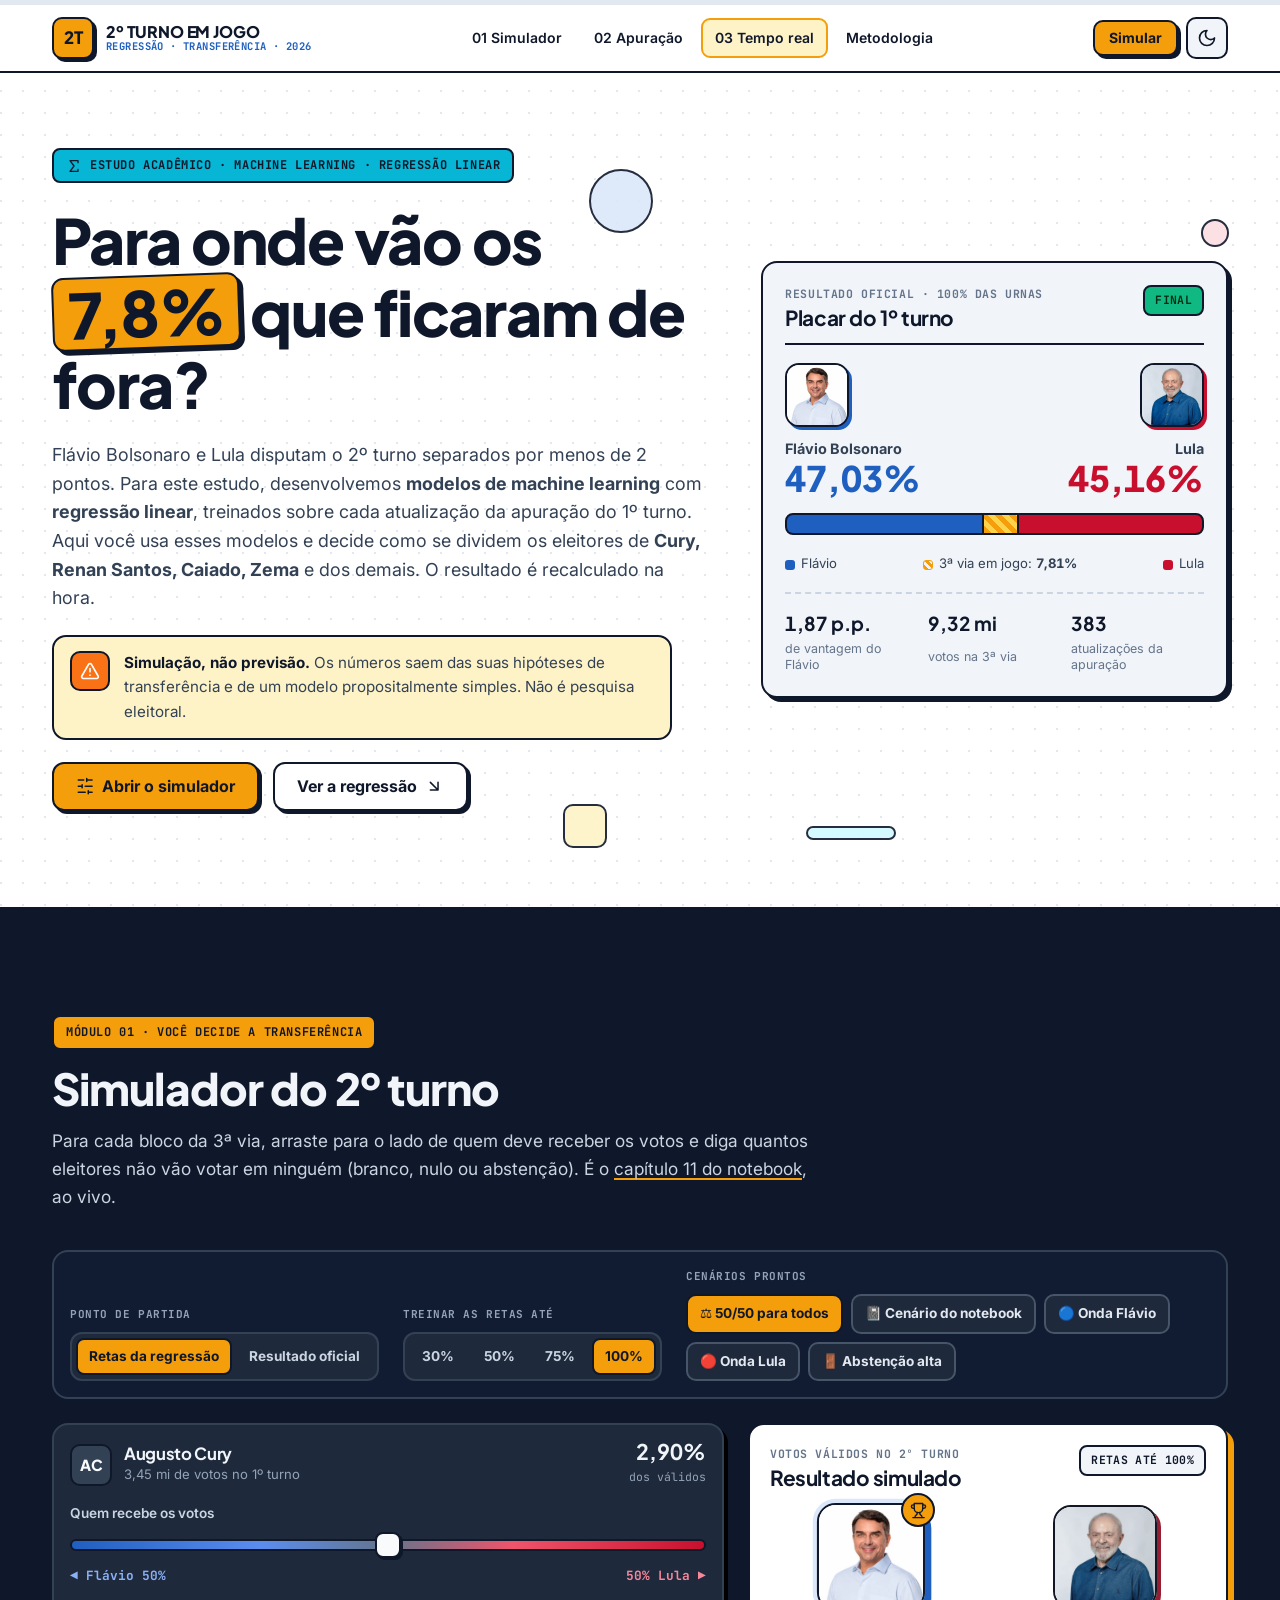
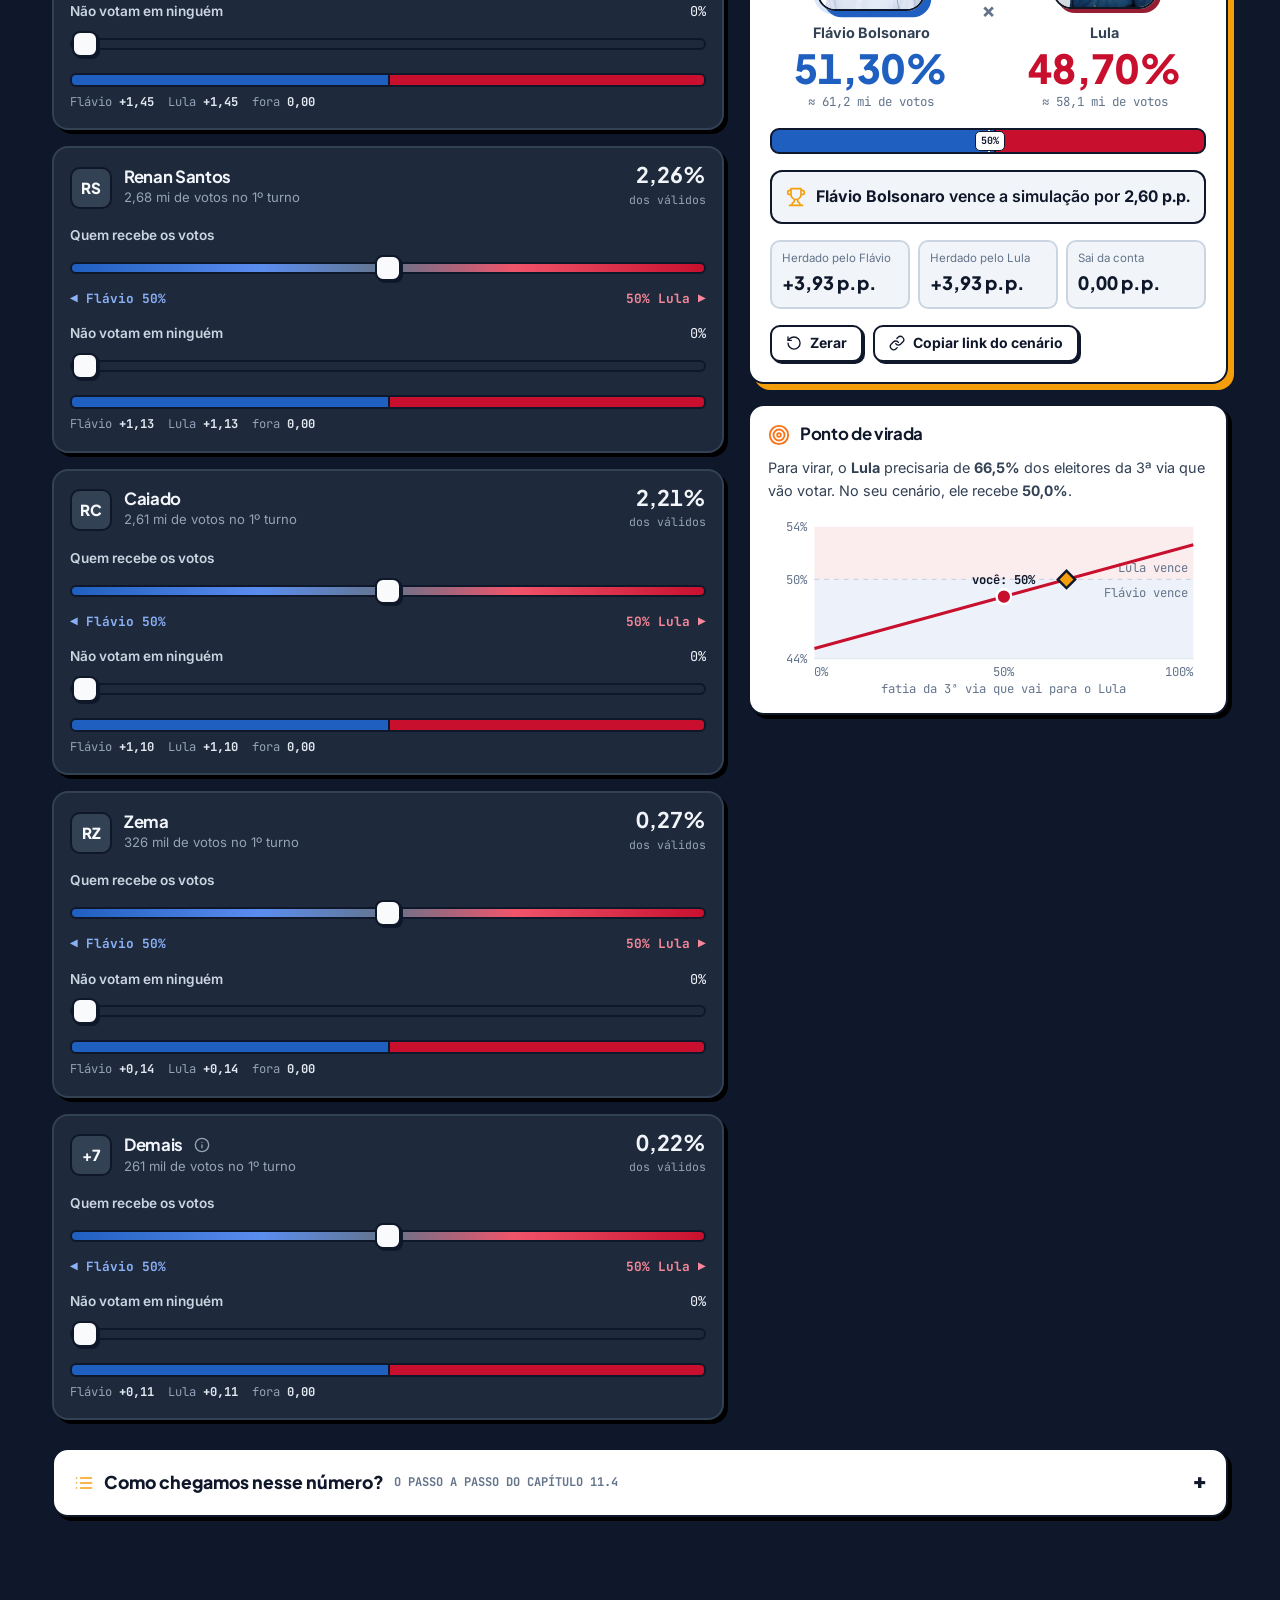
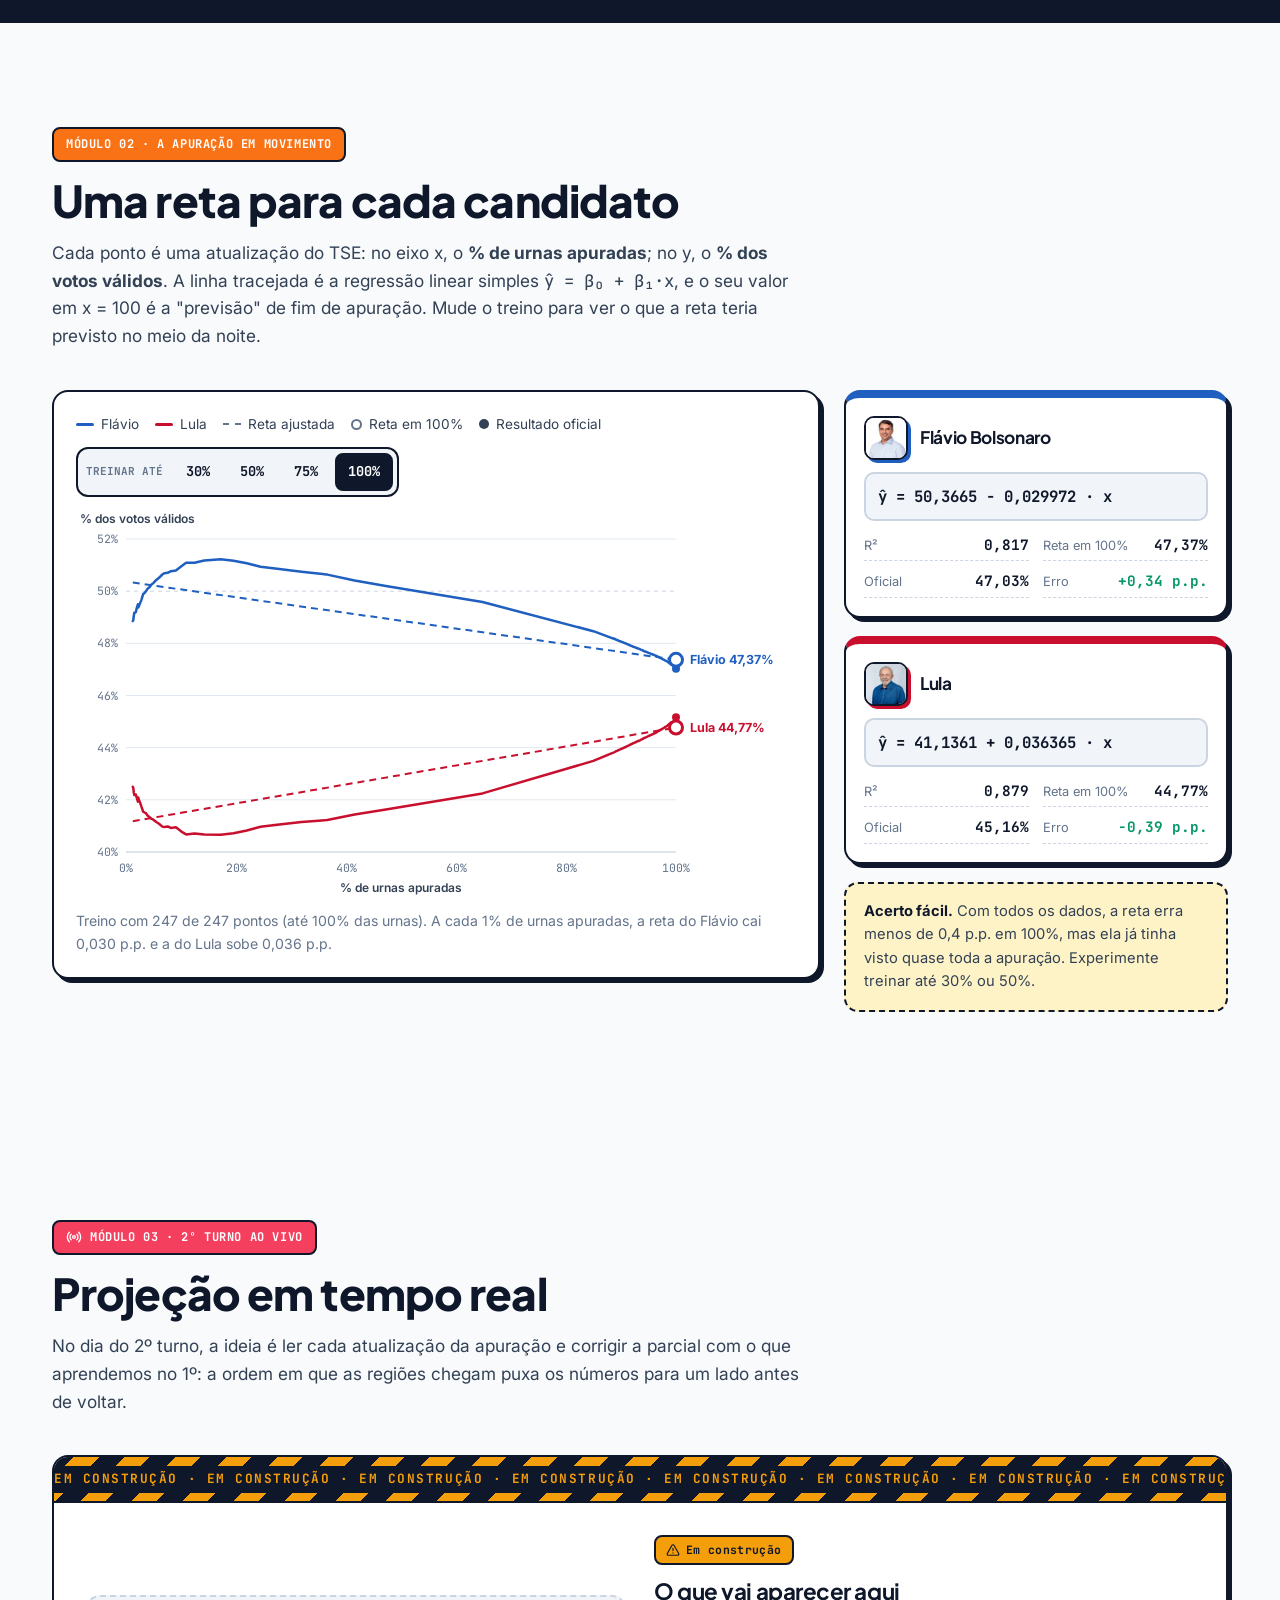
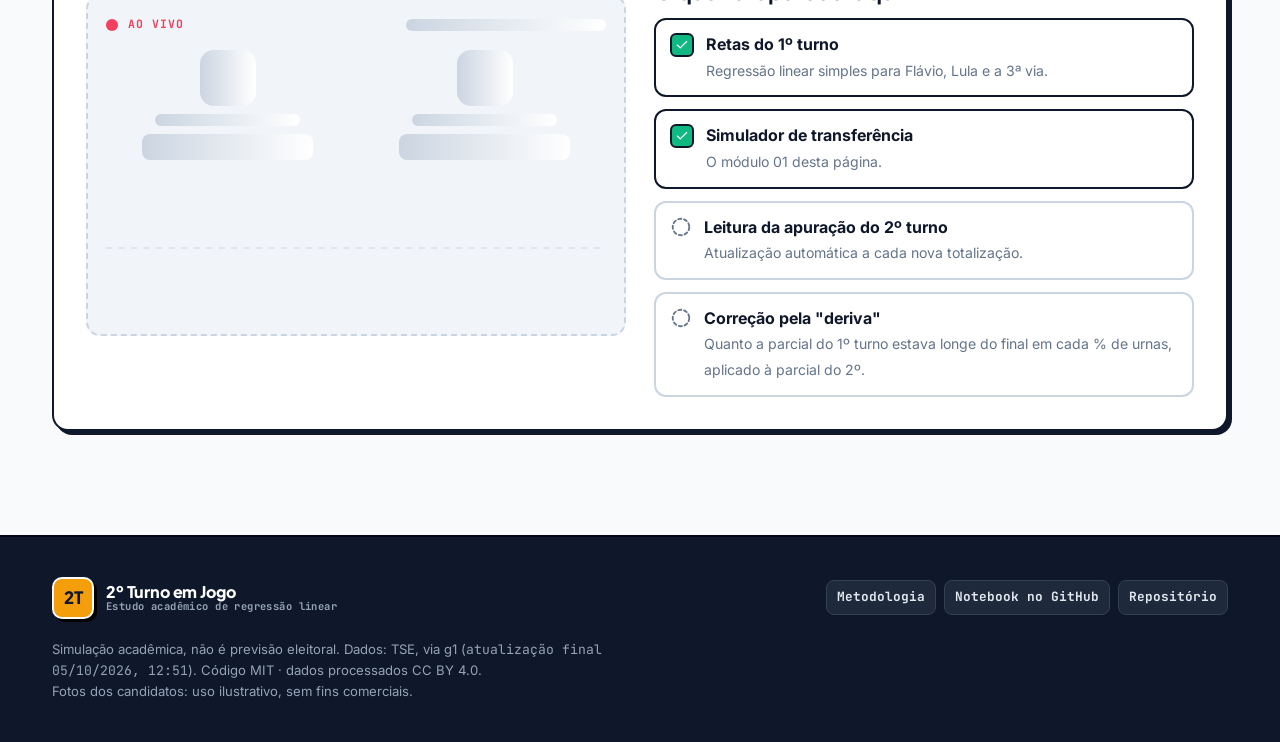
==== site/index.html @ d509f39d "Create site and more infos to notebook" ====
<!DOCTYPE html>
<html lang="pt-BR">
<head>
  <meta charset="UTF-8">
  <meta name="viewport" content="width=device-width, initial-scale=1">
  <title>2º Turno em Jogo · Simulador acadêmico</title>
  <meta name="description" content="Simulador acadêmico do 2º turno presidencial de 2026: regressão linear simples sobre a apuração do 1º turno e transferência de votos da 3ª via. Não é previsão eleitoral.">
  <meta name="theme-color" content="#0F172A">
  <link rel="icon" href="data:image/svg+xml,%3Csvg xmlns='http://www.w3.org/2000/svg' viewBox='0 0 32 32'%3E%3Crect x='1' y='1' width='30' height='30' rx='7' fill='%23F59E0B' stroke='%230F172A' stroke-width='2'/%3E%3Ctext x='16' y='22' font-family='Arial' font-weight='900' font-size='14' text-anchor='middle' fill='%230F172A'%3E2T%3C/text%3E%3C/svg%3E">
  <link rel="preconnect" href="https://fonts.googleapis.com">
  <link rel="preconnect" href="https://fonts.gstatic.com" crossorigin>
  <link href="https://fonts.googleapis.com/css2?family=Inter:wght@400;500;600;700&family=JetBrains+Mono:wght@500;700&family=Plus+Jakarta+Sans:wght@700;800&display=swap" rel="stylesheet">
  <link rel="stylesheet" href="css/style.css">
  <script>
    // Aplica o tema salvo antes da pintura, para não piscar.
    try { var t = localStorage.getItem('tema'); if (t) document.documentElement.dataset.theme = t; } catch (e) {}
    document.documentElement.classList.add('js');
  </script>
</head>
<body>
  <svg width="0" height="0" style="position:absolute" aria-hidden="true">
    <defs>
      <symbol id="i-moon" viewBox="0 0 24 24"><path d="M12 3a6 6 0 0 0 9 9 9 9 0 1 1-9-9Z"/></symbol>
      <symbol id="i-sun" viewBox="0 0 24 24"><circle cx="12" cy="12" r="4"/><path d="M12 2v2M12 20v2M4.93 4.93l1.41 1.41M17.66 17.66l1.41 1.41M2 12h2M20 12h2M6.34 17.66l-1.41 1.41M19.07 4.93l-1.41 1.41"/></symbol>
      <symbol id="i-menu" viewBox="0 0 24 24"><path d="M4 6h16M4 12h16M4 18h16"/></symbol>
      <symbol id="i-arrow" viewBox="0 0 24 24"><path d="M7 7l10 10M17 7v10H7"/></symbol>
      <symbol id="i-sliders" viewBox="0 0 24 24"><path d="M21 4h-7M10 4H3M21 12h-9M8 12H3M21 20h-5M12 20H3M14 2v4M8 10v4M16 18v4"/></symbol>
      <symbol id="i-chart" viewBox="0 0 24 24"><path d="M3 3v18h18"/><path d="m19 9-5 5-4-4-3 3"/></symbol>
      <symbol id="i-info" viewBox="0 0 24 24"><circle cx="12" cy="12" r="10"/><path d="M12 16v-4M12 8h.01"/></symbol>
      <symbol id="i-check" viewBox="0 0 24 24"><path d="M20 6 9 17l-5-5"/></symbol>
      <symbol id="i-dashed" viewBox="0 0 24 24"><circle cx="12" cy="12" r="9" stroke-dasharray="3.5 3"/></symbol>
      <symbol id="i-reset" viewBox="0 0 24 24"><path d="M3 12a9 9 0 1 0 9-9 9.75 9.75 0 0 0-6.74 2.74L3 8"/><path d="M3 3v5h5"/></symbol>
      <symbol id="i-live" viewBox="0 0 24 24"><circle cx="12" cy="12" r="2"/><path d="M16.24 7.76a6 6 0 0 1 0 8.49M7.76 16.24a6 6 0 0 1 0-8.49M19.07 4.93a10 10 0 0 1 0 14.14M4.93 19.07a10 10 0 0 1 0-14.14"/></symbol>
      <symbol id="i-book" viewBox="0 0 24 24"><path d="M2 3h6a4 4 0 0 1 4 4v14a3 3 0 0 0-3-3H2zM22 3h-6a4 4 0 0 0-4 4v14a3 3 0 0 1 3-3h7z"/></symbol>
      <symbol id="i-alert" viewBox="0 0 24 24"><path d="m21.73 18-8-14a2 2 0 0 0-3.48 0l-8 14A2 2 0 0 0 4 21h16a2 2 0 0 0 1.73-3"/><path d="M12 9v4M12 17h.01"/></symbol>
      <symbol id="i-target" viewBox="0 0 24 24"><circle cx="12" cy="12" r="10"/><circle cx="12" cy="12" r="6"/><circle cx="12" cy="12" r="2"/></symbol>
      <symbol id="i-trophy" viewBox="0 0 24 24"><path d="M6 9H4.5a2.5 2.5 0 0 1 0-5H6M18 9h1.5a2.5 2.5 0 0 0 0-5H18M4 22h16M10 14.66V17c0 .55-.47.98-.97 1.21C7.85 18.75 7 20.24 7 22M14 14.66V17c0 .55.47.98.97 1.21C16.15 18.75 17 20.24 17 22M18 2H6v7a6 6 0 0 0 12 0V2Z"/></symbol>
      <symbol id="i-db" viewBox="0 0 24 24"><ellipse cx="12" cy="5" rx="9" ry="3"/><path d="M3 5v14a9 3 0 0 0 18 0V5"/><path d="M3 12a9 3 0 0 0 18 0"/></symbol>
      <symbol id="i-sigma" viewBox="0 0 24 24"><path d="M18 7V4H6l6 8-6 8h12v-3"/></symbol>
      <symbol id="i-link" viewBox="0 0 24 24"><path d="M10 13a5 5 0 0 0 7.54.54l3-3a5 5 0 0 0-7.07-7.07l-1.72 1.71"/><path d="M14 11a5 5 0 0 0-7.54-.54l-3 3a5 5 0 0 0 7.07 7.07l1.71-1.71"/></symbol>
      <symbol id="i-steps" viewBox="0 0 24 24"><path d="M8 6h13M8 12h13M8 18h13M3 6h.01M3 12h.01M3 18h.01"/></symbol>
    </defs>
  </svg>

  <a class="skip" href="#simulador">Pular para o simulador</a>

  <div class="progress" aria-hidden="true"><div class="progress__bar" id="progresso"></div></div>

  <header class="topbar">
    <div class="wrap topbar__in">
      <a href="#topo" class="logo" aria-label="2º Turno em Jogo, início">
        <span class="logo__mark">2T</span>
        <span class="logo__txt">
          <strong>2º TURNO EM JOGO</strong>
          <small>REGRESSÃO · TRANSFERÊNCIA · 2026</small>
        </span>
      </a>
      <nav class="nav" aria-label="Seções">
        <a href="#simulador" data-spy="simulador">01 Simulador</a>
        <a href="#apuracao" data-spy="apuracao">02 Apuração</a>
        <a href="#tempo-real" data-spy="tempo-real">03 Tempo real</a>
        <a href="metodologia.html">Metodologia</a>
      </nav>
      <div class="topbar__actions">
        <a href="#simulador" class="btn btn--amber btn--sm hide-sm">Simular</a>
        <button class="icon-btn" id="tema" type="button" aria-label="Alternar tema claro/escuro">
          <svg class="ico ico--moon"><use href="#i-moon"/></svg>
          <svg class="ico ico--sun"><use href="#i-sun"/></svg>
        </button>
        <button class="icon-btn show-sm" id="menuBtn" type="button" aria-label="Abrir menu" aria-expanded="false" aria-controls="menuMobile">
          <svg class="ico"><use href="#i-menu"/></svg>
        </button>
      </div>
    </div>
    <nav class="menu-mobile" id="menuMobile" hidden aria-label="Seções (celular)">
      <a href="#simulador">01 · Simulador do 2º turno</a>
      <a href="#apuracao">02 · Como a apuração evoluiu</a>
      <a href="#tempo-real">03 · Tempo real (em construção)</a>
      <a href="metodologia.html">Metodologia e limitações</a>
    </nav>
  </header>

  <main id="topo">
    <!-- ============ HERO ============ -->
    <section class="hero">
      <div class="hero__bg" aria-hidden="true">
        <span class="shape shape--1"></span><span class="shape shape--2"></span>
        <span class="shape shape--3"></span><span class="shape shape--4"></span>
      </div>
      <div class="wrap hero__grid">
        <div class="hero__copy reveal">
          <span class="tag tag--cyan"><svg class="ico"><use href="#i-sigma"/></svg> Estudo acadêmico · machine learning · regressão linear</span>
          <h1>Para onde vão os <span class="hl">7,8%</span> que ficaram de fora?</h1>
          <p class="lead">
            Flávio Bolsonaro e Lula disputam o 2º turno separados por menos de 2 pontos.
            Para este estudo, desenvolvemos <strong>modelos de machine learning</strong> com
            <strong>regressão linear</strong>, treinados sobre cada atualização da apuração do 1º turno.
            Aqui você usa esses modelos e decide como se dividem os eleitores de
            <strong>Cury, Renan Santos, Caiado, Zema</strong> e dos demais. O resultado é recalculado na hora.
          </p>
          <div class="callout">
            <span class="callout__ico"><svg class="ico"><use href="#i-alert"/></svg></span>
            <p><strong>Simulação, não previsão.</strong> Os números saem das suas hipóteses de transferência e de um modelo propositalmente simples. Não é pesquisa eleitoral.</p>
          </div>
          <div class="hero__cta">
            <a href="#simulador" class="btn btn--amber"><svg class="ico"><use href="#i-sliders"/></svg> Abrir o simulador</a>
            <a href="#apuracao" class="btn btn--ghost">Ver a regressão <svg class="ico"><use href="#i-arrow"/></svg></a>
          </div>
        </div>

        <aside class="card score reveal" aria-labelledby="placarTitulo">
          <div class="score__head">
            <div>
              <span class="kicker">Resultado oficial · 100% das urnas</span>
              <h2 id="placarTitulo">Placar do 1º turno</h2>
            </div>
            <span class="pill pill--ok">FINAL</span>
          </div>
          <div class="score__duo">
            <div class="score__cand">
              <img src="image/flavio-retrato.webp" alt="Flávio Bolsonaro" width="96" height="96" class="avatar avatar--f">
              <div>
                <span class="score__name">Flávio Bolsonaro</span>
                <span class="score__pct num" data-count="47.03">47,03%</span>
              </div>
            </div>
            <div class="score__cand score__cand--r">
              <img src="image/lula-retrato.webp" alt="Lula" width="96" height="96" class="avatar avatar--l">
              <div>
                <span class="score__name">Lula</span>
                <span class="score__pct num" data-count="45.16">45,16%</span>
              </div>
            </div>
          </div>
          <div class="stack stack--hero" role="img" aria-label="Flávio 47,03%, Lula 45,16%, terceira via 7,81% dos votos válidos">
            <span class="stack__seg stack__seg--f" style="--w:47.03"></span>
            <span class="stack__seg stack__seg--x" style="--w:7.81"></span>
            <span class="stack__seg stack__seg--l" style="--w:45.16"></span>
          </div>
          <div class="score__legend">
            <span><i class="dot dot--f"></i>Flávio</span>
            <span><i class="dot dot--x"></i>3ª via em jogo: <b class="num">7,81%</b></span>
            <span><i class="dot dot--l"></i>Lula</span>
          </div>
          <ul class="score__facts">
            <li><b class="num" data-count="1.87" data-suffix=" p.p.">1,87 p.p.</b><span>de vantagem do Flávio</span></li>
            <li><b class="num" data-count="9.32" data-suffix=" mi">9,32 mi</b><span>votos na 3ª via</span></li>
            <li><b class="num" data-count="383" data-dec="0" data-suffix="">383</b><span>atualizações da apuração</span></li>
          </ul>
        </aside>
      </div>
    </section>

    <!-- ============ 01 SIMULADOR ============ -->
    <section class="section section--dark" id="simulador">
      <div class="wrap">
        <header class="sec-head reveal">
          <span class="tag tag--amber">Módulo 01 · Você decide a transferência</span>
          <h2>Simulador do 2º turno</h2>
          <p>
            Para cada bloco da 3ª via, arraste para o lado de quem deve receber os votos e diga quantos eleitores
            não vão votar em ninguém (branco, nulo ou abstenção). É o <a href="https://github.com/GuilhermeNobre/presidente-2026-evolucao-apuracao/blob/main/notebooks/regressao_linear.ipynb" target="_blank" rel="noopener">capítulo 11 do notebook</a>, ao vivo.
          </p>
        </header>

        <div class="sim-controls reveal">
          <div class="ctrl">
            <span class="ctrl__label">Ponto de partida</span>
            <div class="seg seg--dark" role="radiogroup" aria-label="Ponto de partida do 1º turno" id="baseGroup">
              <button type="button" role="radio" data-base="reta">Retas da regressão</button>
              <button type="button" role="radio" data-base="oficial">Resultado oficial</button>
            </div>
          </div>
          <div class="ctrl">
            <span class="ctrl__label">Treinar as retas até</span>
            <div class="seg seg--dark" role="radiogroup" aria-label="Treinar as retas com as urnas até" data-corte-group>
              <button type="button" role="radio" data-corte="30">30%</button>
              <button type="button" role="radio" data-corte="50">50%</button>
              <button type="button" role="radio" data-corte="75">75%</button>
              <button type="button" role="radio" data-corte="100">100%</button>
            </div>
          </div>
          <div class="ctrl ctrl--grow">
            <span class="ctrl__label">Cenários prontos</span>
            <div class="presets" id="presets">
              <button type="button" class="chip" data-preset="neutro">⚖️ 50/50 para todos</button>
              <button type="button" class="chip" data-preset="notebook">📓 Cenário do notebook</button>
              <button type="button" class="chip" data-preset="flavio">🔵 Onda Flávio</button>
              <button type="button" class="chip" data-preset="lula">🔴 Onda Lula</button>
              <button type="button" class="chip" data-preset="abstencao">🚪 Abstenção alta</button>
            </div>
          </div>
        </div>

        <div class="sim-grid">
          <div class="blocks" id="blocks"><!-- preenchido pelo app.js --></div>

          <aside class="sim-side">
            <div class="card result" id="result" aria-labelledby="resTitulo">
              <div class="result__head">
                <div>
                  <span class="kicker">Votos válidos no 2º turno</span>
                  <h3 id="resTitulo">Resultado simulado</h3>
                </div>
                <span class="pill" id="baseBadge"></span>
              </div>

              <div class="duel">
                <figure class="duel__cand" id="candF">
                  <div class="duel__photo"><img src="image/flavio-retrato.webp" alt="" width="120" height="120"><span class="crown" aria-hidden="true"><svg class="ico"><use href="#i-trophy"/></svg></span></div>
                  <figcaption>Flávio Bolsonaro</figcaption>
                  <output class="duel__pct num" id="pctF">0,00%</output>
                  <small class="num" id="votF"></small>
                </figure>
                <span class="duel__vs" aria-hidden="true">×</span>
                <figure class="duel__cand" id="candL">
                  <div class="duel__photo"><img src="image/lula-retrato.webp" alt="" width="120" height="120"><span class="crown" aria-hidden="true"><svg class="ico"><use href="#i-trophy"/></svg></span></div>
                  <figcaption>Lula</figcaption>
                  <output class="duel__pct num" id="pctL">0,00%</output>
                  <small class="num" id="votL"></small>
                </figure>
              </div>

              <div class="tug" aria-hidden="true">
                <div class="tug__f" id="tugF"></div>
                <div class="tug__l" id="tugL"></div>
                <span class="tug__mid"><b>50%</b></span>
              </div>

              <p class="verdict" id="verdict"></p>
              <p class="sr-only" id="anuncio" aria-live="polite"></p>

              <dl class="kpis">
                <div><dt>Herdado pelo Flávio</dt><dd class="num" id="kHerdF"></dd></div>
                <div><dt>Herdado pelo Lula</dt><dd class="num" id="kHerdL"></dd></div>
                <div><dt>Sai da conta</dt><dd class="num" id="kFora"></dd></div>
              </dl>

              <div class="result__actions">
                <button type="button" class="btn btn--sm btn--ghost" id="btnReset"><svg class="ico"><use href="#i-reset"/></svg> Zerar</button>
                <button type="button" class="btn btn--sm btn--ghost" id="btnLink"><svg class="ico"><use href="#i-link"/></svg> <span>Copiar link do cenário</span></button>
              </div>
            </div>

            <div class="card virada" id="virada">
              <div class="virada__head">
                <svg class="ico"><use href="#i-target"/></svg>
                <h4>Ponto de virada</h4>
              </div>
              <p id="viradaTxt"></p>
              <svg id="sens" viewBox="0 0 360 150" role="img" aria-labelledby="sensT">
                <title id="sensT">Percentual do Lula no 2º turno conforme a fatia da 3ª via que ele recebe</title>
              </svg>
            </div>
          </aside>
        </div>

        <details class="card steps reveal" id="steps">
          <summary><svg class="ico"><use href="#i-steps"/></svg> Como chegamos nesse número? <span class="steps__hint">o passo a passo do capítulo 11.4</span></summary>
          <div class="steps__body">
            <ol class="steps__list">
              <li><b>Ponto de partida.</b> Cada finalista começa com <span id="sPartida"></span>. Supomos que quem votou neles no 1º turno repete o voto.</li>
              <li><b>Votos herdados.</b> Cada bloco é multiplicado pelo percentual que vai para cada finalista:</li>
            </ol>
            <div class="table-wrap">
              <table class="tbl" id="stepsTable">
                <thead><tr><th scope="col">Bloco</th><th scope="col">Tamanho</th><th scope="col">% p/ Flávio</th><th scope="col">pts Flávio</th><th scope="col">% p/ Lula</th><th scope="col">pts Lula</th><th scope="col">Sai da conta</th></tr></thead>
                <tbody></tbody>
                <tfoot></tfoot>
              </table>
            </div>
            <ol class="steps__list" start="3">
              <li><b>Somar tudo.</b> <span id="sSoma"></span></li>
              <li><b>Voltar para 100% dos válidos.</b> <span id="sNorm"></span></li>
            </ol>
            <div class="formula">
              <span>F₂ = ŷ<sub>F</sub>(100) + Σ t<sub>F,g</sub> · ŷ<sub>g</sub>(100)</span>
              <span>L₂ = ŷ<sub>L</sub>(100) + Σ t<sub>L,g</sub> · ŷ<sub>g</sub>(100)</span>
              <span>Flávio = 100 · F₂ ÷ (F₂ + L₂)</span>
            </div>
          </div>
        </details>
      </div>
    </section>

    <!-- ============ 02 APURAÇÃO ============ -->
    <section class="section" id="apuracao">
      <div class="wrap">
        <header class="sec-head reveal">
          <span class="tag tag--coral">Módulo 02 · A apuração em movimento</span>
          <h2>Uma reta para cada candidato</h2>
          <p>
            Cada ponto é uma atualização do TSE: no eixo x, o <strong>% de urnas apuradas</strong>; no y, o
            <strong>% dos votos válidos</strong>. A linha tracejada é a regressão linear simples
            <span class="mono">ŷ = β₀ + β₁·x</span>, e o seu valor em x = 100 é a "previsão" de fim de apuração.
            Mude o treino para ver o que a reta teria previsto no meio da noite.
          </p>
        </header>

        <div class="chart-layout">
          <div class="card chart-card reveal">
            <div class="chart-toolbar">
              <div class="legend" aria-label="Legenda">
                <span><i class="lg-line lg-line--f"></i>Flávio</span>
                <span><i class="lg-line lg-line--l"></i>Lula</span>
                <span><i class="lg-dash"></i>Reta ajustada</span>
                <span><i class="lg-ring"></i>Reta em 100%</span>
                <span><i class="lg-dot"></i>Resultado oficial</span>
              </div>
              <div class="seg" role="radiogroup" aria-label="Treinar a reta com as urnas até" data-corte-group>
                <span class="seg__label">Treinar até</span>
                <button type="button" role="radio" data-corte="30">30%</button>
                <button type="button" role="radio" data-corte="50">50%</button>
                <button type="button" role="radio" data-corte="75">75%</button>
                <button type="button" role="radio" data-corte="100">100%</button>
              </div>
            </div>
            <div class="chart-wrap" id="chartWrap">
              <svg id="chart" viewBox="0 0 820 440" role="img" aria-labelledby="chartTitle chartDesc">
                <title id="chartTitle">Evolução da apuração do 1º turno com retas de regressão</title>
                <desc id="chartDesc">Percentual dos votos válidos de Flávio Bolsonaro e Lula conforme o percentual de urnas apuradas, com as retas ajustadas e a extrapolação até 100%.</desc>
              </svg>
              <div class="tip" id="tip" hidden></div>
            </div>
            <p class="chart-note" id="chartNote"></p>
          </div>

          <div class="eq-col">
            <article class="card eq eq--f reveal" id="eqF">
              <header><img src="image/flavio-retrato.webp" alt="" width="44" height="44" class="avatar avatar--f avatar--sm"><h3>Flávio Bolsonaro</h3></header>
              <p class="eq__formula mono" data-eq></p>
              <dl class="eq__stats">
                <div><dt>R²</dt><dd class="num" data-r2></dd></div>
                <div><dt>Reta em 100%</dt><dd class="num" data-prev></dd></div>
                <div><dt>Oficial</dt><dd class="num" data-real></dd></div>
                <div><dt>Erro</dt><dd class="num" data-erro></dd></div>
              </dl>
            </article>
            <article class="card eq eq--l reveal" id="eqL">
              <header><img src="image/lula-retrato.webp" alt="" width="44" height="44" class="avatar avatar--l avatar--sm"><h3>Lula</h3></header>
              <p class="eq__formula mono" data-eq></p>
              <dl class="eq__stats">
                <div><dt>R²</dt><dd class="num" data-r2></dd></div>
                <div><dt>Reta em 100%</dt><dd class="num" data-prev></dd></div>
                <div><dt>Oficial</dt><dd class="num" data-real></dd></div>
                <div><dt>Erro</dt><dd class="num" data-erro></dd></div>
              </dl>
            </article>
            <div class="insight reveal" id="insight"></div>
          </div>
        </div>
      </div>
    </section>

    <!-- ============ 03 TEMPO REAL ============ -->
    <section class="section" id="tempo-real">
      <div class="wrap">
        <header class="sec-head reveal">
          <span class="tag tag--rose"><svg class="ico"><use href="#i-live"/></svg> Módulo 03 · 2º turno ao vivo</span>
          <h2>Projeção em tempo real</h2>
          <p>
            No dia do 2º turno, a ideia é ler cada atualização da apuração e corrigir a parcial com o que aprendemos no 1º:
            a ordem em que as regiões chegam puxa os números para um lado antes de voltar.
          </p>
        </header>

        <div class="card wip reveal">
          <div class="wip__tape" aria-hidden="true"><span id="fita">EM CONSTRUÇÃO · </span></div>
          <div class="wip__grid">
            <div class="wip__ghost" aria-hidden="true">
              <div class="ghost-head">
                <span class="live-dot"></span><span class="ghost-pill">AO VIVO</span>
                <span class="sk sk--w40"></span>
              </div>
              <div class="ghost-duo">
                <div class="ghost-cand"><span class="sk sk--circle"></span><span class="sk sk--w60"></span><span class="sk sk--big"></span></div>
                <div class="ghost-cand"><span class="sk sk--circle"></span><span class="sk sk--w60"></span><span class="sk sk--big"></span></div>
              </div>
              <svg class="ghost-chart" viewBox="0 0 400 140" preserveAspectRatio="none">
                <path class="ghost-line ghost-line--f" d="M0 40 C 60 30, 100 45, 150 55 S 260 72, 400 78"/>
                <path class="ghost-line ghost-line--l" d="M0 105 C 60 112, 110 98, 160 88 S 270 76, 400 70"/>
                <line x1="0" y1="72" x2="400" y2="72" class="ghost-50"/>
              </svg>
            </div>
            <div class="wip__copy">
              <span class="pill pill--warn"><svg class="ico"><use href="#i-alert"/></svg> Em construção</span>
              <h3>O que vai aparecer aqui</h3>
              <ul class="roadmap">
                <li class="done"><svg class="ico"><use href="#i-check"/></svg><div><b>Retas do 1º turno</b><span>Regressão linear simples para Flávio, Lula e a 3ª via.</span></div></li>
                <li class="done"><svg class="ico"><use href="#i-check"/></svg><div><b>Simulador de transferência</b><span>O módulo 01 desta página.</span></div></li>
                <li><svg class="ico"><use href="#i-dashed"/></svg><div><b>Leitura da apuração do 2º turno</b><span>Atualização automática a cada nova totalização.</span></div></li>
                <li><svg class="ico"><use href="#i-dashed"/></svg><div><b>Correção pela "deriva"</b><span>Quanto a parcial do 1º turno estava longe do final em cada % de urnas, aplicado à parcial do 2º.</span></div></li>
              </ul>
            </div>
          </div>
        </div>
      </div>
    </section>

  </main>

  <div class="dock" id="dock" aria-hidden="true">
    <span class="dock__c"><img src="image/flavio-retrato.webp" alt="" width="28" height="28"><b class="num" id="dockF"></b></span>
    <span class="dock__bar"><i id="dockBar"></i></span>
    <span class="dock__c"><b class="num" id="dockL"></b><img src="image/lula-retrato.webp" alt="" width="28" height="28"></span>
  </div>

  <div class="toast" id="toast" role="status" aria-live="polite"></div>

  <footer class="footer">
    <div class="wrap footer__in">
      <div class="logo logo--footer">
        <span class="logo__mark">2T</span>
        <span class="logo__txt"><strong>2º Turno em Jogo</strong><small>Estudo acadêmico de regressão linear</small></span>
      </div>
      <nav class="footer__links" aria-label="Rodapé">
        <a href="metodologia.html">Metodologia</a>
        <a href="https://github.com/GuilhermeNobre/presidente-2026-evolucao-apuracao/blob/main/notebooks/regressao_linear.ipynb" target="_blank" rel="noopener">Notebook no GitHub</a>
        <a href="https://github.com/GuilhermeNobre/presidente-2026-evolucao-apuracao" target="_blank" rel="noopener">Repositório</a>
      </nav>
      <p class="footer__src">Simulação acadêmica, não é previsão eleitoral. Dados: TSE, via g1 (<span class="mono" id="fAtual"></span>). Código MIT · dados processados CC BY 4.0.<br>Fotos dos candidatos: uso ilustrativo, sem fins comerciais.</p>
    </div>
  </footer>

  <script src="js/dados.js"></script>
  <script src="js/app.js"></script>
</body>
</html>
---- site/css/style.css ----
/* =========================================================
   2º Turno em Jogo · estilo "neo-flat"
   Bordas de 2px, sombras sólidas deslocadas, tipografia
   Plus Jakarta Sans / Inter / JetBrains Mono.
   ========================================================= */

:root {
  color-scheme: light;
  --bg: #F8FAFC;
  --bg-tint: #EEF2FF;
  --surface: #FFFFFF;
  --surface-2: #F1F5F9;
  --ink: #0F172A;
  --ink-2: #334155;
  --muted: #64748B;
  --line: #0F172A;
  --line-soft: #CBD5E1;
  --shadow: #0F172A;
  --grid: #E2E8F0;

  --flavio: #1F5FBF;
  --flavio-soft: #DBE7FA;
  --lula: #C8102E;
  --lula-soft: #FBDDE2;
  --fora: #94A3B8;

  --amber: #F59E0B;
  --amber-soft: #FEF3C7;
  --cyan: #06B6D4;
  --cyan-soft: #CFFAFE;
  --coral: #F97316;
  --emerald: #10B981;
  --rose: #F43F5E;

  --dark-bg: #0F172A;
  --dark-surface: #1E293B;
  --dark-ink: #F1F5F9;

  --radius: 16px;
  --radius-sm: 10px;
  --ease: cubic-bezier(.22, 1, .36, 1);
  --font: 'Inter', system-ui, -apple-system, 'Segoe UI', sans-serif;
  --font-display: 'Plus Jakarta Sans', 'Inter', system-ui, sans-serif;
  --font-mono: 'JetBrains Mono', ui-monospace, 'SFMono-Regular', Menlo, monospace;
}

@media (prefers-color-scheme: dark) {
  :root:not([data-theme="light"]) {
    color-scheme: dark;
    --bg: #020617;
    --bg-tint: #0B1222;
    --surface: #0F172A;
    --surface-2: #1E293B;
    --ink: #F1F5F9;
    --ink-2: #CBD5E1;
    --muted: #94A3B8;
    --line: #334155;
    --line-soft: #334155;
    --shadow: #000000;
    --grid: #1E293B;
    --flavio: #5B8DEF;
    --flavio-soft: #172554;
    --lula: #F0546A;
    --lula-soft: #4C0519;
    --fora: #64748B;
    --amber-soft: #422006;
    --cyan-soft: #083344;
    --dark-bg: #0B1120;
    --dark-surface: #111C33;
  }
}
:root[data-theme="dark"] {
  color-scheme: dark;
  --bg: #020617;
  --bg-tint: #0B1222;
  --surface: #0F172A;
  --surface-2: #1E293B;
  --ink: #F1F5F9;
  --ink-2: #CBD5E1;
  --muted: #94A3B8;
  --line: #334155;
  --line-soft: #334155;
  --shadow: #000000;
  --grid: #1E293B;
  --flavio: #5B8DEF;
  --flavio-soft: #172554;
  --lula: #F0546A;
  --lula-soft: #4C0519;
  --fora: #64748B;
  --amber-soft: #422006;
  --cyan-soft: #083344;
  --dark-bg: #0B1120;
  --dark-surface: #111C33;
}

*, *::before, *::after { box-sizing: border-box; }
html { scroll-behavior: smooth; scroll-padding-top: 84px; -webkit-text-size-adjust: 100%; }
body {
  margin: 0;
  font-family: var(--font);
  font-size: 16px;
  line-height: 1.6;
  color: var(--ink);
  background: var(--bg);
  overflow-x: hidden;
  -webkit-font-smoothing: antialiased;
  transition: background-color .25s ease, color .25s ease;
}
img { max-width: 100%; display: block; }
h1, h2, h3, h4 { font-family: var(--font-display); line-height: 1.12; margin: 0; letter-spacing: -0.02em; }
p { margin: 0; }
a { color: inherit; }
button { font: inherit; color: inherit; cursor: pointer; }
:focus-visible { outline: 3px solid var(--amber); outline-offset: 3px; border-radius: 6px; }
.mono { font-family: var(--font-mono); }
.sr-only { position: absolute; width: 1px; height: 1px; padding: 0; margin: -1px; overflow: hidden; clip: rect(0 0 0 0); white-space: nowrap; border: 0; }
.num { font-variant-numeric: tabular-nums; }
.ico { width: 1.15em; height: 1.15em; fill: none; stroke: currentColor; stroke-width: 2; stroke-linecap: round; stroke-linejoin: round; flex: none; }
.wrap { max-width: 1240px; margin: 0 auto; padding: 0 16px; }
@media (min-width: 640px) { .wrap { padding: 0 24px; } }
@media (min-width: 1024px) { .wrap { padding: 0 32px; } }

.skip { position: absolute; left: -999px; top: 8px; z-index: 100; background: var(--amber); color: #0F172A; padding: 8px 14px; border: 2px solid #0F172A; border-radius: 8px; font-weight: 700; }
.skip:focus { left: 8px; }

/* ---------- Barra de progresso de leitura ---------- */
.progress { position: fixed; inset: 0 0 auto 0; height: 5px; background: var(--grid); z-index: 60; }
.progress__bar { height: 100%; width: 100%; transform-origin: 0 50%; transform: scaleX(0); background: linear-gradient(90deg, var(--flavio), var(--amber), var(--lula)); }

/* ---------- Cabeçalho ---------- */
.topbar {
  position: sticky; top: 5px; z-index: 50;
  background: color-mix(in srgb, var(--surface) 92%, transparent);
  backdrop-filter: saturate(1.4) blur(8px);
  -webkit-backdrop-filter: saturate(1.4) blur(8px);
  border-bottom: 2px solid var(--line);
}
.topbar__in { height: 66px; display: flex; align-items: center; justify-content: space-between; gap: 16px; }
.logo { display: flex; align-items: center; gap: 12px; text-decoration: none; min-width: 0; }
.logo__mark {
  width: 42px; height: 42px; flex: none; border-radius: 10px;
  display: grid; place-items: center;
  background: var(--amber); color: #0F172A;
  border: 2px solid var(--line); box-shadow: 3px 3px 0 var(--shadow);
  font-family: var(--font-display); font-weight: 800; font-size: 17px;
  transition: transform .3s var(--ease);
}
.logo:hover .logo__mark { transform: rotate(-8deg) scale(1.05); }
.logo__txt { display: flex; flex-direction: column; line-height: 1.1; min-width: 0; }
.logo__txt strong { font-family: var(--font-display); font-weight: 800; font-size: 16px; letter-spacing: -0.01em; white-space: nowrap; }
.logo__txt small { font-family: var(--font-mono); font-size: 10.5px; font-weight: 700; color: var(--flavio); letter-spacing: .04em; white-space: nowrap; }
.nav { display: none; gap: 4px; }
.nav a {
  text-decoration: none; font-weight: 600; font-size: 14px;
  padding: 7px 12px; border-radius: 9px; border: 2px solid transparent;
  transition: background-color .2s ease, border-color .2s ease;
}
.nav a:hover { background: var(--surface-2); }
.nav a.is-active { background: var(--amber-soft); border-color: var(--amber); }
.topbar__actions { display: flex; align-items: center; gap: 8px; }
.icon-btn {
  width: 42px; height: 42px; display: grid; place-items: center;
  background: var(--surface-2); border: 2px solid var(--line); border-radius: 10px;
  transition: background-color .2s ease, transform .15s ease;
}
.icon-btn:hover { background: var(--amber-soft); }
.icon-btn:active { transform: translate(1px, 1px); }
.icon-btn .ico { width: 20px; height: 20px; }
.ico--sun { display: none; color: var(--amber); }
:root[data-theme="dark"] .ico--moon { display: none; }
:root[data-theme="dark"] .ico--sun { display: block; }
@media (prefers-color-scheme: dark) {
  :root:not([data-theme="light"]) .ico--moon { display: none; }
  :root:not([data-theme="light"]) .ico--sun { display: block; }
}
.menu-mobile { border-top: 2px solid var(--line); padding: 10px 16px 16px; display: grid; gap: 6px; background: var(--surface); }
.menu-mobile[hidden] { display: none; }
.menu-mobile a { text-decoration: none; font-weight: 600; padding: 10px 12px; border-radius: 10px; border: 2px solid var(--line-soft); }
.show-sm { display: grid; }
.hide-sm { display: none !important; }
@media (min-width: 900px) {
  .nav { display: flex; }
  .show-sm { display: none !important; }
  .menu-mobile { display: none !important; }
  .hide-sm { display: inline-flex !important; }
}
@media (max-width: 420px) { .logo__txt small { display: none; } }

/* ---------- Botões, tags, pílulas ---------- */
.btn {
  display: inline-flex; align-items: center; gap: 8px;
  padding: 13px 22px; border-radius: 12px;
  font-weight: 700; text-decoration: none; line-height: 1.2;
  border: 2px solid var(--line); box-shadow: 3px 3px 0 var(--shadow);
  background: var(--surface); color: var(--ink);
  transition: transform .12s ease, box-shadow .12s ease, background-color .2s ease;
}
.btn:hover { transform: translate(-1px, -1px); box-shadow: 4px 4px 0 var(--shadow); }
.btn:active { transform: translate(2px, 2px); box-shadow: 0 0 0 var(--shadow); }
.btn--amber { background: var(--amber); color: #0F172A; }
.btn--amber:hover { background: #FBBF24; }
.btn--ghost { background: var(--surface); }
.btn--sm { padding: 8px 14px; font-size: 14px; border-radius: 10px; }

.tag {
  display: inline-flex; align-items: center; gap: 8px;
  padding: 6px 12px; border-radius: 8px;
  border: 2px solid #0F172A;
  font-family: var(--font-mono); font-size: 12px; font-weight: 700;
  letter-spacing: .05em; text-transform: uppercase; color: #0F172A;
}
.tag .ico { width: 16px; height: 16px; }
.tag--cyan { background: var(--cyan); }
.tag--coral { background: var(--coral); color: #fff; }
.tag--amber { background: var(--amber); }
.tag--rose { background: var(--rose); color: #fff; }
.tag--emerald { background: var(--emerald); }

.pill {
  display: inline-flex; align-items: center; gap: 6px;
  padding: 4px 10px; border-radius: 8px; border: 2px solid var(--line);
  font-family: var(--font-mono); font-size: 11.5px; font-weight: 700; letter-spacing: .03em;
  background: var(--surface-2); white-space: nowrap;
}
.pill .ico { width: 14px; height: 14px; }
.pill--ok { background: var(--emerald); color: #052e16; border-color: #0F172A; }
.pill--warn { background: var(--amber); color: #0F172A; border-color: #0F172A; }
.kicker { display: block; font-family: var(--font-mono); font-size: 11.5px; font-weight: 700; text-transform: uppercase; letter-spacing: .05em; color: var(--muted); }

.card {
  background: var(--surface);
  border: 2px solid var(--line);
  border-radius: var(--radius);
  box-shadow: 4px 4px 0 var(--shadow);
}
.card--hover { transition: transform .18s var(--ease), box-shadow .18s var(--ease); }
.card--hover:hover { transform: translate(-3px, -3px); box-shadow: 7px 7px 0 var(--shadow); }

.avatar { border-radius: 14px; border: 2px solid var(--line); object-fit: cover; background: var(--surface-2); }
.avatar--f { box-shadow: 3px 3px 0 var(--flavio); }
.avatar--l { box-shadow: 3px 3px 0 var(--lula); }
.avatar--sm { width: 44px; height: 44px; border-radius: 10px; }

.dot { display: inline-block; width: 10px; height: 10px; border-radius: 3px; margin-right: 6px; vertical-align: middle; }
.dot--f { background: var(--flavio); }
.dot--l { background: var(--lula); }
.dot--x { background: repeating-linear-gradient(45deg, var(--amber) 0 3px, transparent 3px 6px); border: 1.5px solid var(--amber); }

/* ---------- Hero ---------- */
.hero {
  position: relative; overflow: hidden;
  padding: 56px 0 72px;
  background:
    radial-gradient(circle at 1px 1px, var(--grid) 1.2px, transparent 0) 0 0 / 22px 22px,
    var(--surface);
  border-bottom: 2px solid var(--line);
}
.hero__bg { position: absolute; inset: 0; pointer-events: none; }
.shape { position: absolute; border: 2px solid var(--line); opacity: .9; animation: drift 14s ease-in-out infinite alternate; }
.shape--1 { width: 64px; height: 64px; border-radius: 50%; background: var(--flavio-soft); top: 12%; left: 46%; }
.shape--2 { width: 44px; height: 44px; border-radius: 10px; background: var(--amber-soft); bottom: 7%; left: 44%; animation-duration: 17s; animation-delay: -4s; }
.shape--3 { width: 28px; height: 28px; border-radius: 50%; background: var(--lula-soft); top: 18%; right: 4%; animation-duration: 11s; animation-delay: -2s; }
.shape--4 { width: 90px; height: 14px; border-radius: 8px; background: var(--cyan-soft); bottom: 8%; right: 30%; animation-duration: 19s; animation-delay: -7s; }
@media (max-width: 639px) { .shape--1, .shape--2 { display: none; } }
@keyframes drift {
  0% { transform: translate(0, 0) rotate(0); }
  50% { transform: translate(14px, -18px) rotate(10deg); }
  100% { transform: translate(-10px, 12px) rotate(-6deg); }
}
.hero__grid { position: relative; z-index: 1; display: grid; gap: 40px; align-items: center; }
@media (min-width: 1024px) { .hero__grid { grid-template-columns: 7fr 5fr; gap: 56px; } .hero { padding: 80px 0 96px; } }
.hero__copy { display: grid; gap: 22px; justify-items: start; }
.hero h1 { font-size: clamp(2.1rem, 5.4vw, 3.9rem); font-weight: 800; }
.hl {
  display: inline-block; padding: 0 .22em; border-radius: 12px;
  background: var(--amber); color: #0F172A; border: 2px solid #0F172A;
  box-shadow: 4px 4px 0 #0F172A; transform: rotate(-2deg);
}
.lead { font-size: 1.12rem; color: var(--ink-2); max-width: 62ch; }
.callout {
  display: flex; gap: 14px; align-items: flex-start;
  padding: 14px 16px; border-radius: 14px;
  background: var(--amber-soft); border: 2px solid var(--line);
  max-width: 62ch;
}
.callout p { font-size: .95rem; color: var(--ink-2); }
.callout strong { color: var(--ink); }
.callout__ico { flex: none; width: 40px; height: 40px; display: grid; place-items: center; border-radius: 10px; background: var(--coral); color: #fff; border: 2px solid #0F172A; }
.callout__ico .ico { width: 20px; height: 20px; }
.hero__cta { display: flex; flex-wrap: wrap; gap: 14px; }

.score { padding: 22px; display: grid; gap: 18px; background: var(--surface-2); }
.score__head { display: flex; justify-content: space-between; align-items: flex-start; gap: 12px; padding-bottom: 14px; border-bottom: 2px solid var(--line); }
.score__head h2 { font-size: 1.3rem; margin-top: 2px; }
.score__duo { display: grid; grid-template-columns: 1fr 1fr; gap: 12px; }
.score__cand { display: flex; flex-direction: column; align-items: flex-start; gap: 10px; min-width: 0; }
.score__cand--r { align-items: flex-end; text-align: right; }
.score__cand .avatar { width: 64px; height: 64px; }
.score__name { display: block; font-weight: 700; font-size: .9rem; color: var(--ink-2); }
.score__pct { display: block; font-family: var(--font-display); font-weight: 800; font-size: clamp(1.6rem, 4vw, 2.2rem); line-height: 1; }
.score__cand:first-child .score__pct { color: var(--flavio); }
.score__cand--r .score__pct { color: var(--lula); }
.score__legend { display: flex; justify-content: space-between; flex-wrap: wrap; gap: 6px 12px; font-size: .82rem; color: var(--ink-2); }
.score__facts { list-style: none; margin: 0; padding: 14px 0 0; border-top: 2px dashed var(--line-soft); display: grid; grid-template-columns: repeat(3, 1fr); gap: 10px; }
.score__facts li { display: grid; gap: 2px; }
.score__facts b { font-family: var(--font-display); font-size: 1.2rem; }
.score__facts span { font-size: .78rem; color: var(--muted); line-height: 1.3; }

/* Barra empilhada (genérica) */
.stack { display: flex; gap: 2px; height: 22px; border-radius: 8px; overflow: hidden; border: 2px solid var(--line); background: var(--line); }
.stack__seg { height: 100%; flex: 0 0 auto; width: calc(var(--w) * 1%); transition: width .6s var(--ease); }
.stack--hero .stack__seg { width: 0; }
.is-in .stack--hero .stack__seg { width: calc(var(--w) * 1%); transition: width 1.2s var(--ease) .2s; }
.stack__seg--f { background: var(--flavio); }
.stack__seg--l { background: var(--lula); flex: 1 1 auto; }
.stack__seg--x { background: repeating-linear-gradient(45deg, var(--amber) 0 5px, #FCD34D 5px 10px); }

/* ---------- Seções ---------- */
.section { padding: 72px 0; }
@media (min-width: 1024px) { .section { padding: 104px 0; } }
.section--tint { background: var(--bg-tint); border-top: 2px solid var(--line); }
.section--dark {
  background: var(--dark-bg); color: var(--dark-ink);
  border-block: 2px solid #0F172A;
  --sec-muted: #94A3B8;
}
.sec-head { max-width: 760px; display: grid; gap: 14px; justify-items: start; margin-bottom: 40px; }
.sec-head h2 { font-size: clamp(1.9rem, 4vw, 2.75rem); font-weight: 800; }
.sec-head p { font-size: 1.08rem; color: var(--ink-2); }
.section--dark .sec-head p { color: #CBD5E1; }

/* ---------- Gráfico da apuração ---------- */
.chart-layout { display: grid; gap: 24px; }
@media (min-width: 1024px) { .chart-layout { grid-template-columns: minmax(0, 8fr) minmax(0, 4fr); align-items: start; } }
.chart-card { padding: 18px; display: grid; gap: 12px; min-width: 0; }
@media (min-width: 640px) { .chart-card { padding: 22px; } }
.chart-toolbar { display: flex; flex-wrap: wrap; justify-content: space-between; align-items: center; gap: 12px; }
.legend { display: flex; flex-wrap: wrap; gap: 6px 16px; font-size: .85rem; color: var(--ink-2); }
.legend span { display: inline-flex; align-items: center; gap: 7px; }
.lg-line { width: 18px; height: 3px; border-radius: 2px; display: inline-block; }
.lg-line--f { background: var(--flavio); }
.lg-line--l { background: var(--lula); }
.lg-dash { width: 18px; height: 0; border-top: 2.5px dashed var(--muted); display: inline-block; }
.lg-dot { width: 10px; height: 10px; border-radius: 50%; background: var(--ink-2); display: inline-block; }
.lg-ring { width: 11px; height: 11px; border-radius: 50%; border: 2.5px solid var(--muted); background: var(--surface); display: inline-block; }

.seg { display: inline-flex; align-items: center; gap: 4px; padding: 4px; border-radius: 12px; background: var(--surface-2); border: 2px solid var(--line); flex-wrap: nowrap; max-width: 100%; }
@media (max-width: 479px) { .seg button { padding: 6px 8px; } .seg__label { padding: 0 2px; } }
.seg__label { font-family: var(--font-mono); font-size: 11px; font-weight: 700; text-transform: uppercase; color: var(--muted); padding: 0 6px 0 4px; }
.seg button {
  border: 2px solid transparent; background: transparent; border-radius: 8px;
  padding: 6px 11px; font-weight: 700; font-size: .85rem; font-family: var(--font-mono);
  transition: background-color .2s ease, color .2s ease, transform .12s ease;
}
.seg button:hover { background: var(--surface); }
.seg button[aria-checked="true"] { background: var(--ink); color: var(--surface); border-color: var(--line); }
.seg--dark { background: #1E293B; border-color: #334155; }
.seg--dark button { color: #CBD5E1; font-family: var(--font); }
.seg--dark button:hover { background: #334155; }
.seg--dark button[aria-checked="true"] { background: var(--amber); color: #0F172A; border-color: #0F172A; }

.chart-wrap { position: relative; }
#chart { width: 100%; height: auto; display: block; overflow: visible; touch-action: pan-y; }
#chart text { font-family: var(--font-mono); font-size: 11.5px; fill: var(--muted); }
#chart .ax-title { font-family: var(--font); font-size: 12px; font-weight: 600; fill: var(--ink-2); }
#chart .grid line { stroke: var(--grid); stroke-width: 1; }
#chart .grid .g50 { stroke: var(--line-soft); stroke-dasharray: 4 4; }
#chart .train-zone { fill: var(--amber); opacity: .09; transition: opacity .3s ease; }
#chart .cut-line { stroke: var(--amber); stroke-width: 2; stroke-dasharray: 6 4; }
#chart .cut-label { font-weight: 700; fill: var(--ink); font-size: 11px; }
#chart .serie { fill: none; stroke-width: 2.5; stroke-linejoin: round; stroke-linecap: round; }
#chart .serie--f { stroke: var(--flavio); }
#chart .serie--l { stroke: var(--lula); }
#chart .serie--ghost { opacity: .28; }
#chart .reta { fill: none; stroke-width: 2; stroke-dasharray: 7 5; }
#chart .reta--f { stroke: var(--flavio); }
#chart .reta--l { stroke: var(--lula); }
#chart .mk-prev { fill: var(--surface); stroke-width: 3; }
#chart .mk-real { stroke: var(--surface); stroke-width: 2; }
#chart .end-label { font-family: var(--font); font-weight: 700; font-size: 12.5px; }
#chart .end-label--f { fill: var(--flavio); }
#chart .end-label--l { fill: var(--lula); }
#chart .end-halo { stroke: var(--surface); stroke-width: 4; paint-order: stroke; stroke-linejoin: round; }
#chart .xhair { stroke: var(--ink-2); stroke-width: 1; stroke-dasharray: 3 3; }
#chart .hover-dot { stroke: var(--surface); stroke-width: 2; }
#chart .draw { stroke-dasharray: var(--len); stroke-dashoffset: var(--len); }
#chart.is-drawn .draw { stroke-dashoffset: 0; transition: stroke-dashoffset 1.8s var(--ease); }

.tip {
  position: absolute; z-index: 5; pointer-events: none;
  min-width: 190px; padding: 10px 12px; border-radius: 10px;
  background: var(--surface); border: 2px solid var(--line); box-shadow: 3px 3px 0 var(--shadow);
  font-size: .82rem; line-height: 1.45;
}
.tip b { font-family: var(--font-mono); }
.tip .tip__h { font-family: var(--font-mono); font-size: .75rem; font-weight: 700; color: var(--muted); margin-bottom: 4px; text-transform: uppercase; }
.tip .tip__r { display: flex; justify-content: space-between; gap: 14px; align-items: center; }
.tip .tip__r span { display: inline-flex; align-items: center; gap: 6px; color: var(--ink-2); }
.tip .tip__r i { width: 9px; height: 9px; border-radius: 2px; display: inline-block; }
.tip .tip__s { color: var(--muted); font-size: .76rem; margin-top: 4px; }
.chart-note { font-size: .88rem; color: var(--muted); }

.eq-col { display: grid; gap: 18px; }
@media (min-width: 640px) and (max-width: 1023px) { .eq-col { grid-template-columns: 1fr 1fr; } .insight { grid-column: 1 / -1; } }
.eq { padding: 18px; display: grid; gap: 12px; }
.eq header { display: flex; align-items: center; gap: 12px; }
.eq h3 { font-size: 1.08rem; }
.eq--f { border-top: 8px solid var(--flavio); }
.eq--l { border-top: 8px solid var(--lula); }
.eq__formula { font-size: .98rem; font-weight: 700; padding: 10px 12px; border-radius: 10px; background: var(--surface-2); border: 2px solid var(--line-soft); overflow-x: auto; white-space: nowrap; }
.eq__stats { display: grid; grid-template-columns: 1fr 1fr; gap: 8px 14px; margin: 0; }
.eq__stats div { display: flex; justify-content: space-between; align-items: baseline; gap: 8px; border-bottom: 1px dashed var(--line-soft); padding-bottom: 4px; }
.eq__stats dt { font-size: .8rem; color: var(--muted); }
.eq__stats dd { margin: 0; font-weight: 700; font-family: var(--font-mono); font-size: .9rem; }
.erro--bom { color: #059669; }
.erro--ruim { color: var(--rose); }
:root[data-theme="dark"] .erro--bom { color: #34D399; }
@media (prefers-color-scheme: dark) { :root:not([data-theme="light"]) .erro--bom { color: #34D399; } }
.insight { padding: 16px 18px; border-radius: 14px; border: 2px dashed var(--line); background: var(--amber-soft); font-size: .92rem; color: var(--ink-2); }
.insight b { color: var(--ink); }

/* ---------- Simulador ---------- */
.sim-controls {
  display: flex; flex-wrap: wrap; gap: 16px 24px; align-items: flex-end;
  padding: 16px; margin-bottom: 24px; border-radius: 16px;
  background: #111C33; border: 2px solid #334155;
}
.ctrl { display: grid; gap: 8px; }
.ctrl--grow { flex: 1 1 320px; }
.ctrl__label { font-family: var(--font-mono); font-size: 11px; font-weight: 700; text-transform: uppercase; letter-spacing: .05em; color: #94A3B8; }
.presets { display: flex; flex-wrap: wrap; gap: 8px; }
.chip {
  padding: 7px 12px; border-radius: 10px; font-size: .85rem; font-weight: 700;
  background: #1E293B; color: #E2E8F0; border: 2px solid #475569;
  transition: border-color .2s ease, transform .12s ease, background-color .2s ease;
}
.chip:hover { border-color: var(--amber); transform: translateY(-1px); }
.chip.is-on { background: var(--amber); color: #0F172A; border-color: #0F172A; }

.sim-grid { display: grid; gap: 24px; }
@media (min-width: 1024px) { .sim-grid { grid-template-columns: minmax(0, 7fr) minmax(0, 5fr); align-items: start; } }
.blocks { display: grid; gap: 16px; }
@media (min-width: 640px) and (max-width: 1023px) { .blocks { grid-template-columns: 1fr 1fr; } }

.block {
  --c-line: #334155;
  background: var(--dark-surface); color: var(--dark-ink);
  border: 2px solid var(--c-line); border-radius: 16px; padding: 16px;
  box-shadow: 4px 4px 0 #000;
  display: grid; gap: 14px;
  transition: border-color .25s ease, transform .2s var(--ease);
}
.block:hover, .block:focus-within { border-color: var(--amber); }
.block__head { display: flex; align-items: center; gap: 12px; }
.block__badge {
  flex: none; width: 42px; height: 42px; border-radius: 10px; display: grid; place-items: center;
  font-family: var(--font-display); font-weight: 800; font-size: .95rem;
  background: #334155; color: #F8FAFC; border: 2px solid #0F172A;
}
.block__title { min-width: 0; flex: 1; }
.block__title h3 { font-size: 1.05rem; display: flex; align-items: center; gap: 8px; }
.block__title p { font-size: .82rem; color: #94A3B8; }
.block__size { text-align: right; }
.block__size b { display: block; font-family: var(--font-display); font-size: 1.35rem; line-height: 1; }
.block__size small { font-size: .72rem; color: #94A3B8; font-family: var(--font-mono); }
.info { position: relative; display: inline-grid; place-items: center; width: 22px; height: 22px; border-radius: 50%; border: none; background: transparent; color: #94A3B8; padding: 0; }
.info:hover, .info:focus-visible { color: var(--amber); }
.info .ico { width: 16px; height: 16px; }
.info__pop {
  position: absolute; left: 50%; bottom: calc(100% + 8px); transform: translateX(-50%) translateY(4px);
  width: max-content; max-width: 240px; padding: 8px 10px; border-radius: 8px;
  background: #F8FAFC; color: #0F172A; border: 2px solid #0F172A; box-shadow: 3px 3px 0 #0F172A;
  font-family: var(--font); font-size: .78rem; font-weight: 500; line-height: 1.4; text-align: left;
  opacity: 0; visibility: hidden; transition: opacity .15s ease, transform .15s ease; z-index: 10;
}
.info:hover .info__pop, .info:focus-visible .info__pop, .info[aria-expanded="true"] .info__pop { opacity: 1; visibility: visible; transform: translateX(-50%) translateY(0); }

.slider { display: grid; gap: 6px; }
.slider__top { display: flex; justify-content: space-between; align-items: baseline; gap: 8px; font-size: .85rem; }
.slider__top label { font-weight: 600; color: #CBD5E1; }
.slider__ends { display: flex; justify-content: space-between; font-family: var(--font-mono); font-size: .8rem; font-weight: 700; }
.slider__ends .e-f { color: #8AB0F5; }
.slider__ends .e-l { color: #F7889A; }
.slider__ends .e-o { color: #CBD5E1; }

input[type=range] { -webkit-appearance: none; appearance: none; width: 100%; height: 30px; background: transparent; margin: 0; cursor: pointer; }
input[type=range]:focus-visible { outline: none; }
input[type=range]::-webkit-slider-runnable-track { height: 12px; border-radius: 7px; border: 2px solid #0F172A; background: var(--track); }
input[type=range]::-moz-range-track { height: 8px; border-radius: 7px; border: 2px solid #0F172A; background: var(--track); }
input[type=range]::-webkit-slider-thumb {
  -webkit-appearance: none; appearance: none; margin-top: -9px;
  width: 26px; height: 26px; border-radius: 8px; background: #F8FAFC; border: 2px solid #0F172A;
  box-shadow: 2px 2px 0 #0F172A; transition: transform .12s ease, background-color .2s ease;
}
input[type=range]::-moz-range-thumb { width: 22px; height: 22px; border-radius: 8px; background: #F8FAFC; border: 2px solid #0F172A; box-shadow: 2px 2px 0 #0F172A; }
input[type=range]:hover::-webkit-slider-thumb { transform: scale(1.1); background: var(--amber); }
input[type=range]:active::-webkit-slider-thumb { transform: scale(1.18); background: var(--amber); }
input[type=range]:focus-visible::-webkit-slider-thumb { background: var(--amber); outline: 3px solid var(--amber); outline-offset: 2px; }
input[type=range]:focus-visible::-moz-range-thumb { background: var(--amber); }
.r-split { --track: linear-gradient(90deg, #1F5FBF 0%, #5B8DEF 30%, #64748B 50%, #F0546A 70%, #C8102E 100%); }
.r-fora { --track: linear-gradient(90deg, #94A3B8 0 var(--p, 0%), #1E293B var(--p, 0%) 100%); }

.mini { display: grid; gap: 6px; }
.mini .stack { height: 14px; border-color: #0F172A; background: #0F172A; border-radius: 6px; }
.mini .stack__seg--o { background: repeating-linear-gradient(135deg, #64748B 0 3px, #475569 3px 6px); flex: 0 0 auto; }
.mini .stack__seg--l { flex: 0 0 auto; }
.mini__txt { display: flex; flex-wrap: wrap; gap: 4px 14px; font-family: var(--font-mono); font-size: .76rem; color: #94A3B8; }
.mini__txt b { color: #E2E8F0; }

.sim-side { display: grid; gap: 20px; }
@media (min-width: 1024px) { .sim-side { position: sticky; top: 92px; } }
.section--dark .result { box-shadow: 6px 6px 0 var(--amber); border-color: #0F172A; }
.section--dark .virada, .section--dark .steps { box-shadow: 4px 4px 0 #000; border-color: #0F172A; }
.result { padding: 20px; display: grid; gap: 16px; color: var(--ink); }
.result__head { display: flex; justify-content: space-between; align-items: flex-start; gap: 10px; }
.result__head h3 { font-size: 1.3rem; margin-top: 2px; }
.duel { display: grid; grid-template-columns: 1fr auto 1fr; align-items: center; gap: 8px; }
.duel__cand { margin: 0; display: grid; justify-items: center; text-align: center; gap: 4px; }
.duel__photo { position: relative; width: 104px; height: 104px; }
.duel__photo img {
  width: 100%; height: 100%; object-fit: cover; border-radius: 18px;
  border: 2px solid var(--line); filter: grayscale(.35);
  transition: filter .4s ease, transform .4s var(--ease), box-shadow .4s ease;
}
#candF .duel__photo img { box-shadow: 4px 4px 0 var(--flavio); }
#candL .duel__photo img { box-shadow: 4px 4px 0 var(--lula); }
.duel__cand.is-win .duel__photo img { filter: none; transform: scale(1.04); }
#candF.is-win .duel__photo img { box-shadow: 6px 6px 0 var(--flavio), 0 0 0 4px var(--flavio-soft); }
#candL.is-win .duel__photo img { box-shadow: 6px 6px 0 var(--lula), 0 0 0 4px var(--lula-soft); }
.crown {
  position: absolute; top: -12px; right: -12px; width: 34px; height: 34px; border-radius: 50%;
  display: grid; place-items: center; background: var(--amber); color: #0F172A; border: 2px solid #0F172A;
  transform: scale(0) rotate(-30deg); transition: transform .45s cubic-bezier(.34, 1.56, .64, 1);
}
.crown .ico { width: 17px; height: 17px; }
.duel__cand.is-win .crown { transform: scale(1) rotate(0); }
.duel__cand figcaption { font-weight: 700; font-size: .9rem; margin-top: 8px; color: var(--ink-2); }
.duel__pct { font-family: var(--font-display); font-weight: 800; font-size: clamp(1.9rem, 5vw, 2.5rem); line-height: 1; }
#candF .duel__pct { color: var(--flavio); }
#candL .duel__pct { color: var(--lula); }
.duel__cand small { font-size: .78rem; color: var(--muted); font-family: var(--font-mono); }
.duel__vs { font-family: var(--font-display); font-weight: 800; font-size: 1.4rem; color: var(--muted); }

.tug { position: relative; display: flex; height: 26px; gap: 2px; border-radius: 9px; overflow: hidden; border: 2px solid var(--line); background: var(--line); }
.tug__f { background: var(--flavio); width: 50%; transition: width .55s var(--ease); }
.tug__l { background: var(--lula); flex: 1; }
.tug__mid { position: absolute; left: 50%; top: -2px; bottom: -2px; width: 0; border-left: 2px dashed var(--surface); }
.tug__mid b { position: absolute; top: 50%; left: 0; transform: translate(-50%, -50%); font-family: var(--font-mono); font-size: 10px; padding: 1px 5px; border-radius: 5px; background: var(--surface); color: var(--ink); border: 1.5px solid var(--line); }

.verdict { display: flex; align-items: center; gap: 10px; padding: 12px 14px; border-radius: 12px; font-weight: 600; background: var(--surface-2); border: 2px solid var(--line); min-height: 50px; }
.verdict .ico { width: 20px; height: 20px; color: var(--amber); }
.verdict.pop { animation: pop .45s var(--ease); }
@keyframes pop { 0% { transform: scale(1); } 40% { transform: scale(1.035); } 100% { transform: scale(1); } }

.kpis { display: grid; grid-template-columns: repeat(3, 1fr); gap: 8px; margin: 0; }
.kpis div { padding: 10px; border-radius: 10px; background: var(--surface-2); border: 2px solid var(--line-soft); display: grid; gap: 2px; }
.kpis dt { font-size: .72rem; color: var(--muted); line-height: 1.2; }
.kpis dd { margin: 0; font-family: var(--font-display); font-weight: 800; font-size: clamp(.95rem, 3.6vw, 1.15rem); white-space: nowrap; }
.result__actions { display: flex; flex-wrap: wrap; gap: 10px; }
.result__actions .btn { box-shadow: 2px 2px 0 var(--shadow); }

.virada { padding: 18px; color: var(--ink); display: grid; gap: 10px; }
.virada__head { display: flex; align-items: center; gap: 10px; }
.virada__head .ico { width: 22px; height: 22px; color: var(--coral); }
.virada h4 { font-size: 1.05rem; }
.virada p { font-size: .9rem; color: var(--ink-2); }
#sens { width: 100%; height: auto; overflow: visible; }
#sens text { font-family: var(--font-mono); font-size: 10px; fill: var(--muted); }
#sens .s-grid { stroke: var(--grid); }
#sens .s-50 { stroke: var(--line-soft); stroke-dasharray: 4 4; }
#sens .s-line { fill: none; stroke: var(--lula); stroke-width: 2.5; }
#sens .s-area-l { fill: var(--lula); opacity: .1; }
#sens .s-now { fill: var(--lula); stroke: var(--surface); stroke-width: 2; transition: cx .4s var(--ease), cy .4s var(--ease); }
#sens .s-flip { fill: var(--amber); stroke: #0F172A; stroke-width: 2; }
#sens .s-lbl { font-weight: 700; fill: var(--ink); }

.steps { margin-top: 28px; padding: 0; color: var(--ink); overflow: hidden; }
.steps summary {
  list-style: none; cursor: pointer; padding: 18px 20px;
  display: flex; align-items: center; gap: 10px; flex-wrap: wrap;
  font-family: var(--font-display); font-weight: 800; font-size: 1.1rem;
}
.steps summary::-webkit-details-marker { display: none; }
.steps summary::after { content: '+'; margin-left: auto; font-family: var(--font-mono); font-size: 1.4rem; line-height: 1; transition: transform .3s var(--ease); }
.steps[open] summary::after { transform: rotate(45deg); }
.steps summary .ico { width: 20px; height: 20px; color: var(--amber); }
.steps__hint { font-family: var(--font-mono); font-size: .75rem; font-weight: 700; color: var(--muted); text-transform: uppercase; }
.steps__body { padding: 0 20px 22px; display: grid; gap: 14px; border-top: 2px solid var(--line); padding-top: 18px; }
.steps__list { margin: 0; padding-left: 22px; display: grid; gap: 8px; color: var(--ink-2); }
.steps__list b { color: var(--ink); }
.table-wrap { overflow-x: auto; border: 2px solid var(--line); border-radius: 12px; }
.tbl { width: 100%; border-collapse: collapse; font-size: .88rem; min-width: 620px; }
.tbl th, .tbl td { padding: 9px 12px; text-align: right; border-bottom: 1px solid var(--line-soft); white-space: nowrap; }
.tbl th:first-child, .tbl td:first-child { text-align: left; }
.tbl thead th { background: var(--surface-2); font-family: var(--font-mono); font-size: .72rem; text-transform: uppercase; color: var(--muted); }
.tbl td { font-family: var(--font-mono); }
.tbl td:first-child { font-family: var(--font); font-weight: 600; }
.tbl tfoot td { font-weight: 700; background: var(--surface-2); border-bottom: none; }
.tbl .c-f { color: var(--flavio); }
.tbl .c-l { color: var(--lula); }
.formula { display: flex; flex-wrap: wrap; gap: 8px; }
.formula span { font-family: var(--font-mono); font-size: .85rem; font-weight: 700; padding: 6px 10px; border-radius: 8px; background: var(--surface-2); border: 2px solid var(--line-soft); }

/* ---------- Tempo real (em construção) ---------- */
.wip { overflow: hidden; padding: 0; }
.wip__tape {
  overflow: hidden; white-space: nowrap; border-bottom: 2px solid var(--line);
  background: repeating-linear-gradient(-45deg, var(--amber) 0 18px, #0F172A 18px 36px);
  padding: 8px 0;
}
.wip__tape span {
  display: inline-block; padding: 3px 0; background: #0F172A; color: var(--amber);
  font-family: var(--font-mono); font-weight: 700; font-size: .8rem; letter-spacing: .12em;
  animation: tape 30s linear infinite;
}
@keyframes tape { to { transform: translateX(-50%); } }
.wip__grid { display: grid; gap: 28px; padding: 24px; }
@media (min-width: 900px) { .wip__grid { grid-template-columns: 1fr 1fr; padding: 32px; align-items: center; } }
.wip__ghost {
  padding: 18px; border-radius: 14px; border: 2px dashed var(--line-soft); background: var(--surface-2);
  display: grid; gap: 16px;
}
.ghost-head { display: flex; align-items: center; gap: 10px; }
.live-dot { width: 12px; height: 12px; border-radius: 50%; background: var(--rose); box-shadow: 0 0 0 0 rgba(244, 63, 94, .6); animation: pulse 1.8s ease-out infinite; }
@keyframes pulse { 0% { box-shadow: 0 0 0 0 rgba(244, 63, 94, .55); } 70% { box-shadow: 0 0 0 12px rgba(244, 63, 94, 0); } 100% { box-shadow: 0 0 0 0 rgba(244, 63, 94, 0); } }
.ghost-pill { font-family: var(--font-mono); font-size: .72rem; font-weight: 700; color: var(--rose); letter-spacing: .08em; }
.ghost-duo { display: grid; grid-template-columns: 1fr 1fr; gap: 14px; }
.ghost-cand { display: grid; gap: 8px; justify-items: center; }
.sk {
  display: block; height: 12px; border-radius: 6px;
  background: linear-gradient(90deg, var(--line-soft) 0%, var(--surface) 50%, var(--line-soft) 100%) 0 0 / 200% 100%;
  animation: shimmer 1.6s linear infinite;
}
.sk--w40 { width: 40%; margin-left: auto; }
.sk--w60 { width: 60%; }
.sk--big { width: 70%; height: 26px; border-radius: 8px; }
.sk--circle { width: 56px; height: 56px; border-radius: 14px; }
@keyframes shimmer { to { background-position: -200% 0; } }
.ghost-chart { width: 100%; height: 140px; }
.ghost-line { fill: none; stroke-width: 3; stroke-linecap: round; stroke-dasharray: 520; stroke-dashoffset: 520; animation: ghostdraw 5s var(--ease) infinite; }
.ghost-line--f { stroke: var(--flavio); }
.ghost-line--l { stroke: var(--lula); animation-delay: .4s; }
.ghost-50 { stroke: var(--line-soft); stroke-dasharray: 5 5; }
@keyframes ghostdraw { 0% { stroke-dashoffset: 520; opacity: .2; } 45% { stroke-dashoffset: 0; opacity: .7; } 80% { stroke-dashoffset: 0; opacity: .7; } 100% { stroke-dashoffset: 0; opacity: 0; } }
.wip__copy { display: grid; gap: 14px; justify-items: start; }
.wip__copy h3 { font-size: 1.4rem; }
.roadmap { list-style: none; margin: 0; padding: 0; display: grid; gap: 12px; width: 100%; }
.roadmap li { display: flex; gap: 12px; align-items: flex-start; padding: 12px 14px; border-radius: 12px; border: 2px solid var(--line-soft); background: var(--surface); }
.roadmap li .ico { width: 22px; height: 22px; margin-top: 1px; color: var(--muted); }
.roadmap li.done { border-color: var(--line); }
.roadmap li.done .ico { color: #fff; background: var(--emerald); border-radius: 6px; padding: 3px; border: 2px solid #0F172A; width: 24px; height: 24px; }
.roadmap li:not(.done) .ico { animation: spin 8s linear infinite; }
@keyframes spin { to { transform: rotate(360deg); } }
.roadmap b { display: block; }
.roadmap span { font-size: .88rem; color: var(--muted); }

/* ---------- Método ---------- */
.method-grid { display: grid; gap: 22px; }
@media (min-width: 900px) { .method-grid { grid-template-columns: repeat(3, 1fr); } }
.method { padding: 22px; display: grid; gap: 12px; align-content: start; }
.method h3 { font-size: 1.2rem; }
.method p, .method li { font-size: .93rem; color: var(--ink-2); }
.method__ico { width: 46px; height: 46px; border-radius: 12px; display: grid; place-items: center; border: 2px solid #0F172A; color: #0F172A; }
.method__ico .ico { width: 22px; height: 22px; }
.method__ico--cyan { background: var(--cyan); }
.method__ico--amber { background: var(--amber); }
.method__ico--rose { background: var(--rose); color: #fff; }
.method__note { padding: 10px 12px; border-radius: 10px; background: var(--surface-2); border-left: 4px solid var(--emerald); }
.method__list { margin: 0; padding-left: 18px; display: grid; gap: 6px; }
.formula--inline { margin: 0; }
.disclaimer { margin-top: 32px; display: flex; gap: 12px; align-items: flex-start; padding: 16px 18px; border-radius: 14px; border: 2px solid var(--line); background: var(--surface); font-size: .95rem; color: var(--ink-2); }
.disclaimer .ico { width: 22px; height: 22px; color: var(--flavio); margin-top: 1px; }

/* ---------- Rodapé ---------- */
.footer { background: #0F172A; color: #CBD5E1; padding: 40px 0; border-top: 2px solid #020617; }
.footer__in { display: flex; flex-wrap: wrap; justify-content: space-between; align-items: center; gap: 20px; }
.logo--footer .logo__mark { border-color: #F8FAFC; box-shadow: 3px 3px 0 #000; }
.logo--footer strong { color: #fff; }
.logo--footer small { color: #94A3B8; }
.footer__src { font-size: .82rem; color: #94A3B8; max-width: 560px; }

/* ---------- Dock (celular) e toast ---------- */
.dock {
  position: fixed; left: 12px; right: 12px; bottom: 12px; z-index: 40;
  display: flex; align-items: center; gap: 10px; padding: 8px 12px;
  border-radius: 14px; background: var(--surface); border: 2px solid var(--line); box-shadow: 3px 3px 0 var(--shadow);
  transform: translateY(140%); transition: transform .4s var(--ease);
}
.dock.is-on { transform: translateY(0); }
.dock img { width: 28px; height: 28px; border-radius: 8px; border: 2px solid var(--line); object-fit: cover; }
.dock__c { display: flex; align-items: center; gap: 8px; font-family: var(--font-display); font-weight: 800; }
.dock__c:first-child b { color: var(--flavio); }
.dock__c:last-child b { color: var(--lula); }
.dock__bar { flex: 1; height: 10px; border-radius: 6px; background: var(--lula); border: 2px solid var(--line); overflow: hidden; }
.dock__bar i { display: block; height: 100%; width: 50%; background: var(--flavio); transition: width .5s var(--ease); }
@media (min-width: 1024px) { .dock { display: none; } }

.toast {
  position: fixed; left: 50%; bottom: 80px; z-index: 70; transform: translate(-50%, 20px);
  padding: 10px 16px; border-radius: 10px; background: var(--ink); color: var(--surface);
  font-weight: 600; font-size: .9rem; opacity: 0; pointer-events: none;
  transition: opacity .25s ease, transform .25s var(--ease);
}
.toast.is-on { opacity: 1; transform: translate(-50%, 0); }

/* ---------- Entrada ao rolar ---------- */
.js .reveal { opacity: 0; transform: translateY(26px); transition: opacity .7s var(--ease), transform .7s var(--ease); }
.js .reveal.is-in { opacity: 1; transform: none; }

/* ---------- Movimento reduzido ---------- */
@media (prefers-reduced-motion: reduce) {
  html { scroll-behavior: auto; }
  *, *::before, *::after { animation-duration: .001ms !important; animation-iteration-count: 1 !important; transition-duration: .001ms !important; transition-delay: 0s !important; }
  .js .reveal { opacity: 1; transform: none; }
  .shape { animation: none; }
  .ghost-line { stroke-dashoffset: 0; opacity: .6; }
  .wip__tape span { animation: none; }
}

@media print {
  .topbar, .progress, .dock, .toast, .hero__bg, .sim-controls, .result__actions { display: none !important; }
  .js .reveal { opacity: 1; transform: none; }
  .section--dark { background: #fff; color: #000; }
}

/* ---------- Página de metodologia ---------- */
.hero--page { padding: 56px 0 64px; }
@media (min-width: 1024px) { .hero--page { padding: 72px 0 80px; } }
.page-hero { display: grid; gap: 22px; justify-items: start; max-width: 860px; }
.page-hero h1 { font-size: clamp(2.1rem, 5vw, 3.4rem); font-weight: 800; }
.method-wide { margin-top: 24px; padding: 22px; display: grid; gap: 16px; }
@media (min-width: 640px) { .method-wide { padding: 28px; } }
.method-wide__head { display: flex; align-items: center; gap: 14px; }
.method-wide__head h2 { font-size: clamp(1.3rem, 3vw, 1.6rem); margin-top: 2px; }
.method-wide__note { font-size: .93rem; color: var(--ink-2); padding: 12px 14px; border-radius: 10px; background: var(--surface-2); border-left: 4px solid var(--amber); }
.refs { list-style: none; margin: 0; padding: 0; display: grid; gap: 12px; }
.refs a {
  display: grid; gap: 2px; padding: 14px 16px; border-radius: 12px; text-decoration: none;
  border: 2px solid var(--line); background: var(--surface); box-shadow: 3px 3px 0 var(--shadow);
  transition: transform .15s var(--ease), box-shadow .15s var(--ease), background-color .2s ease;
}
.refs a:hover { transform: translate(-2px, -2px); box-shadow: 5px 5px 0 var(--shadow); background: var(--amber-soft); }
.refs b::after { content: ' ↗'; color: var(--muted); }
.refs span { font-size: .85rem; color: var(--muted); word-break: break-word; }
.tbl td.c-f, .tbl td.c-l { font-weight: 700; }
.sec-head a { color: inherit; text-decoration-color: var(--amber); text-decoration-thickness: 2px; text-underline-offset: 3px; }
.sec-head a:hover { color: var(--amber); }

/* Rodapé com links */
.footer__links { display: flex; flex-wrap: wrap; gap: 8px; }
.footer__links a { font-family: var(--font-mono); font-size: .8rem; font-weight: 700; text-decoration: none; color: #E2E8F0; padding: 6px 10px; border-radius: 8px; border: 1.5px solid #334155; background: #1E293B; }
.footer__links a:hover { border-color: var(--amber); color: var(--amber); }
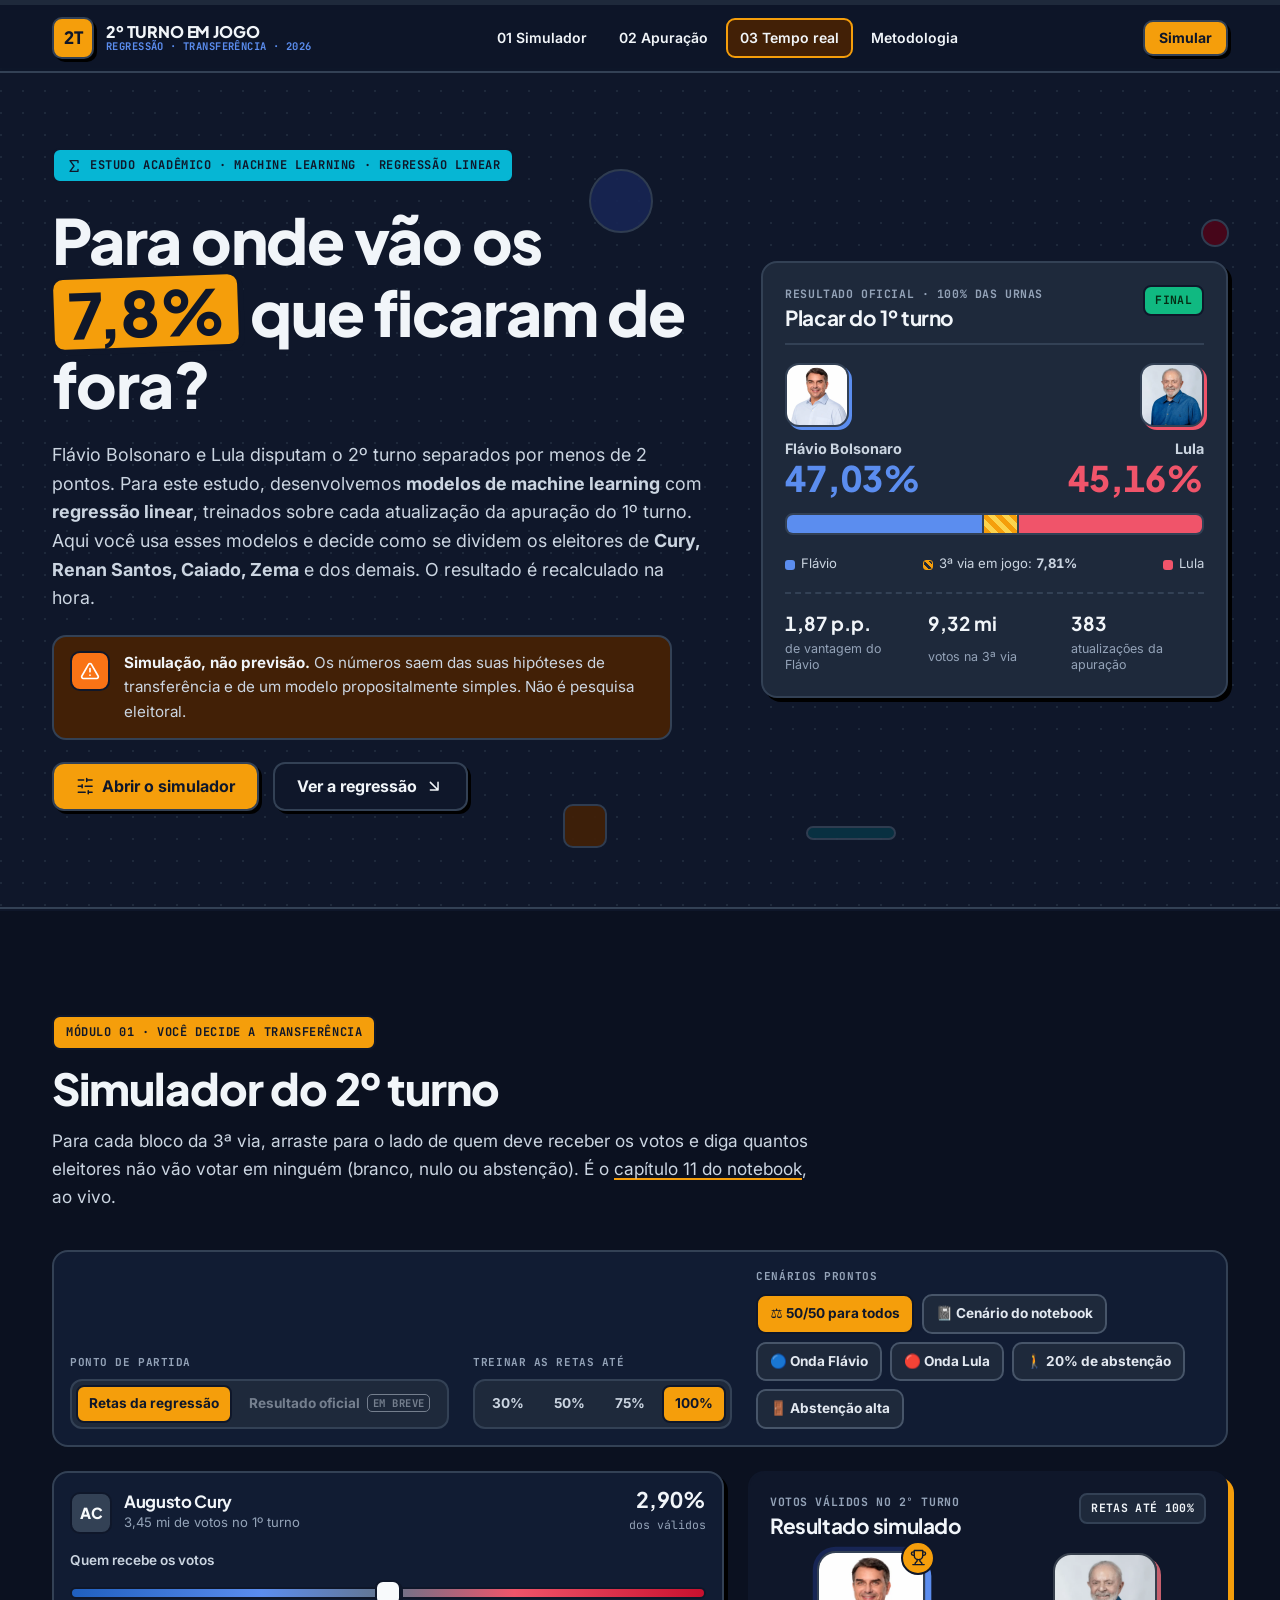
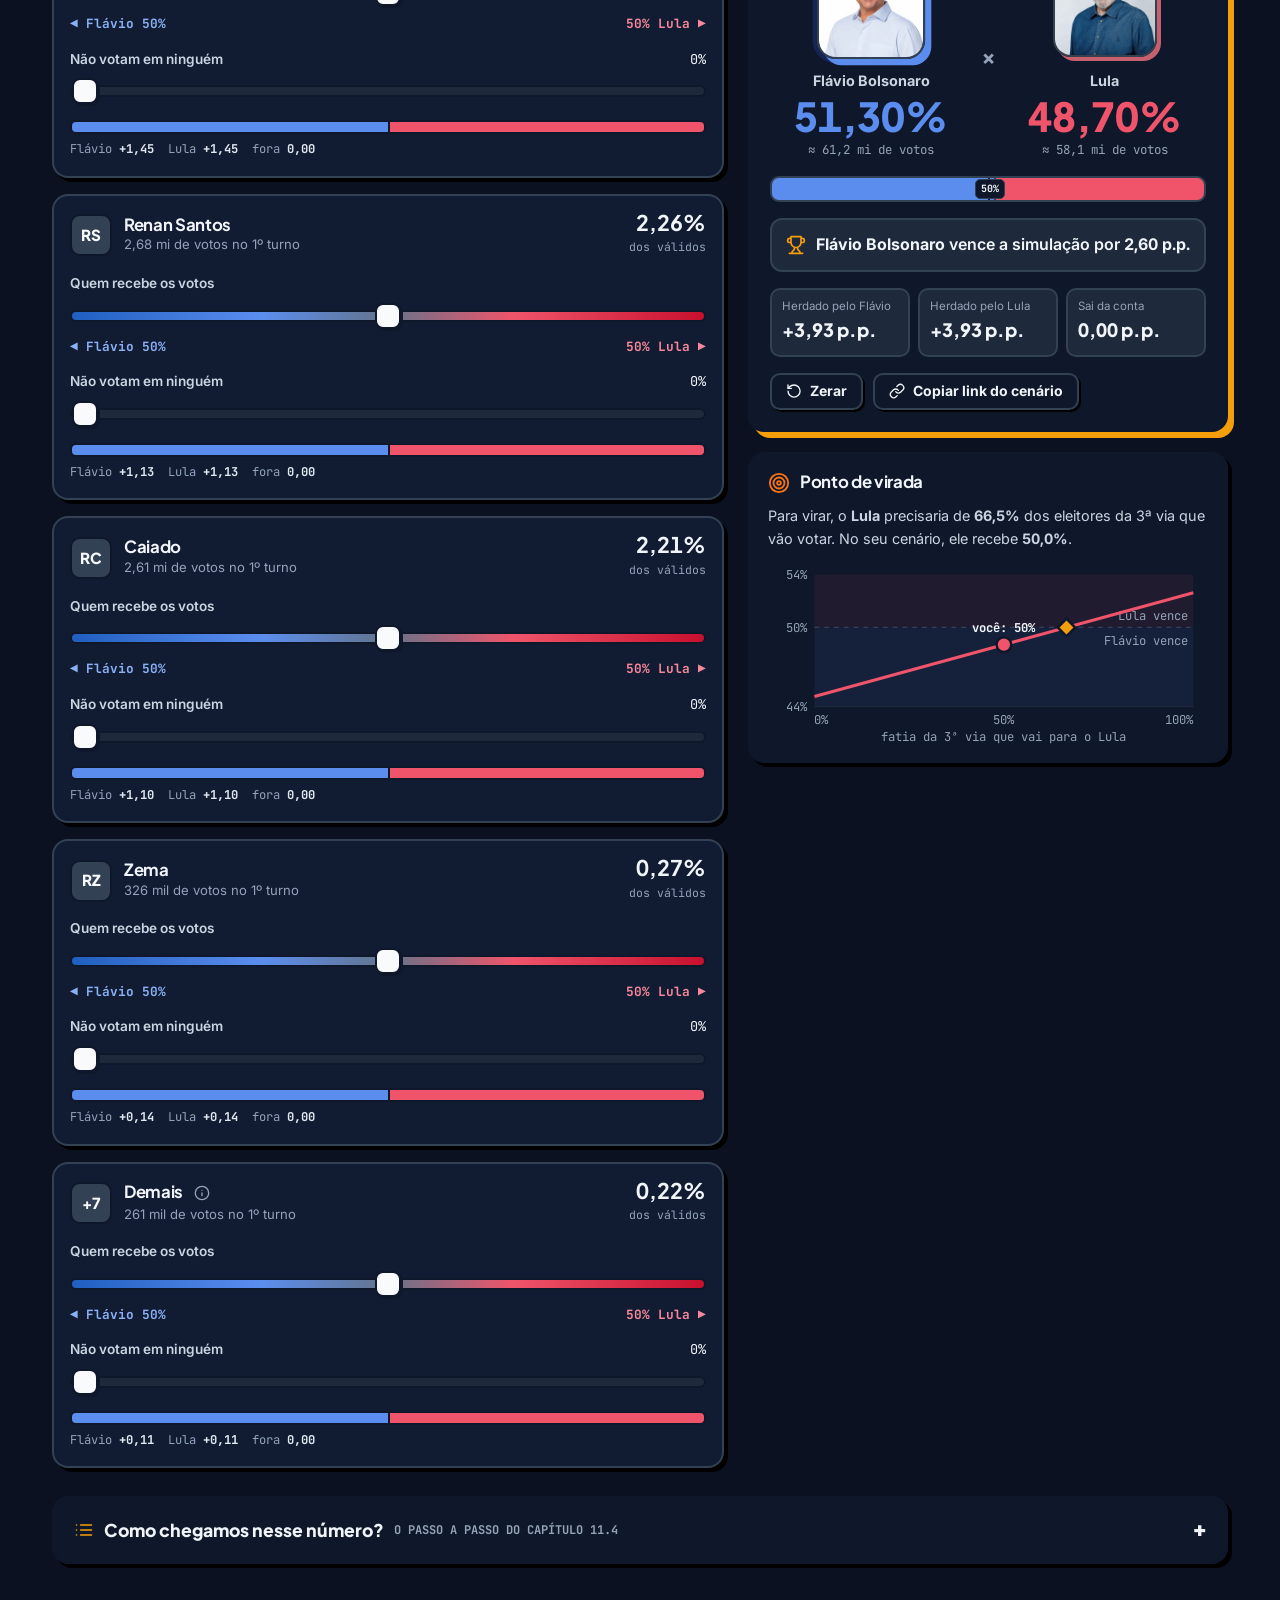
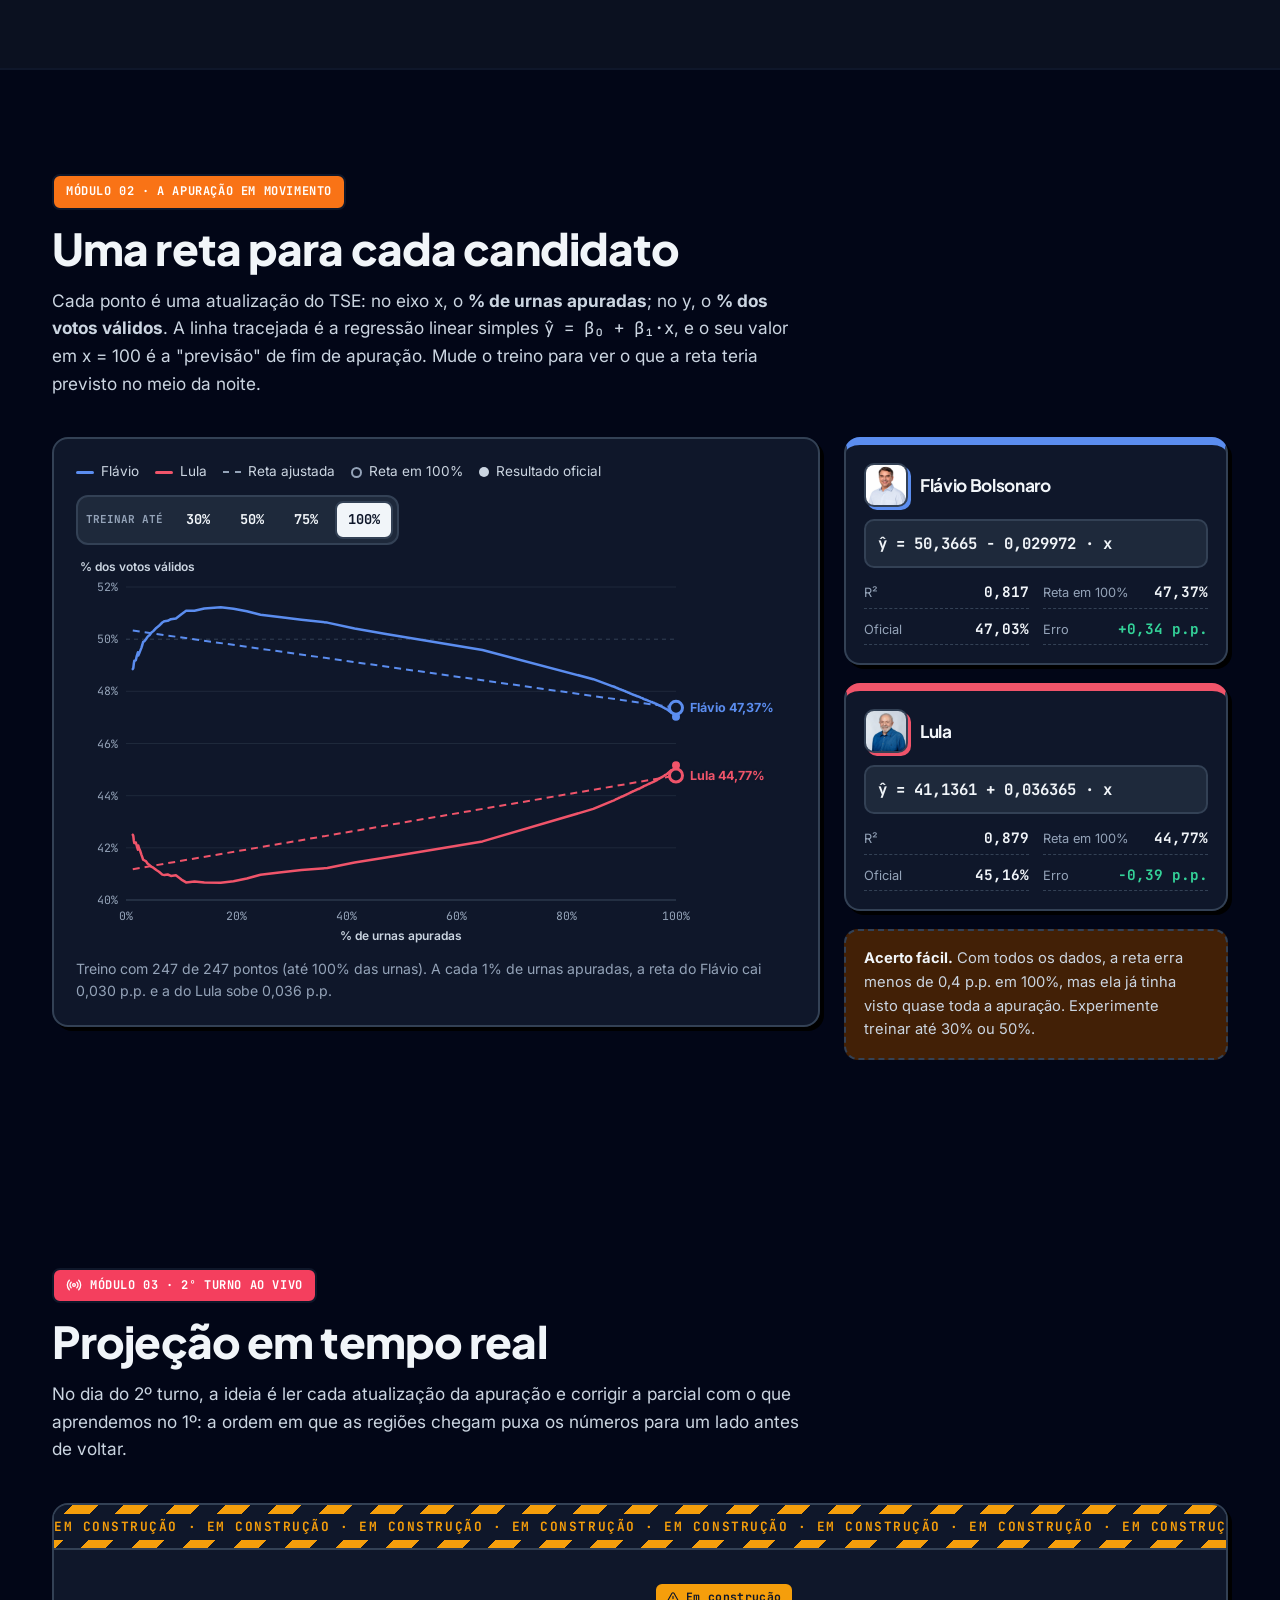
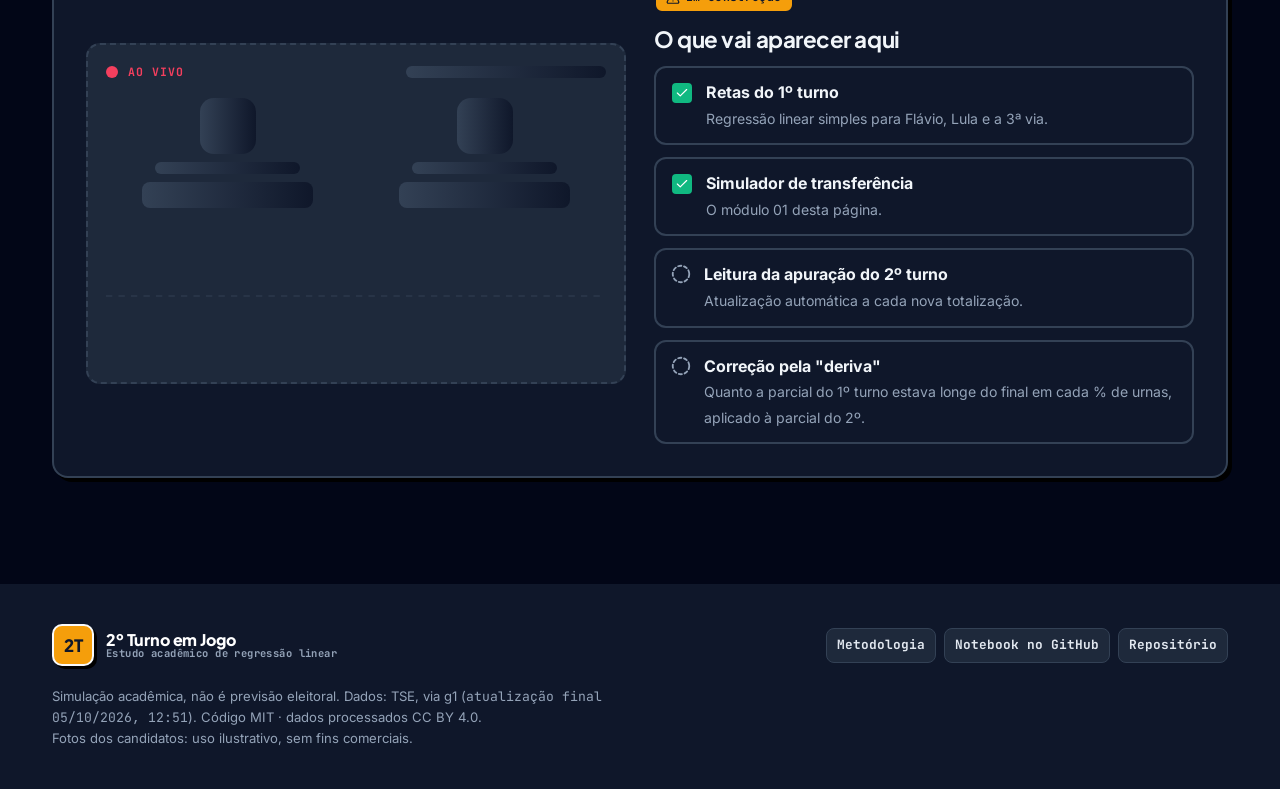
==== commit c143ad38: "fix small changes" ====
--- a/site/index.html
+++ b/site/index.html
@@ -1,5 +1,5 @@
 <!DOCTYPE html>
-<html lang="pt-BR">
+<html lang="pt-BR" data-theme="dark">
 <head>
   <meta charset="UTF-8">
   <meta name="viewport" content="width=device-width, initial-scale=1">
@@ -12,8 +12,6 @@
   <link href="https://fonts.googleapis.com/css2?family=Inter:wght@400;500;600;700&family=JetBrains+Mono:wght@500;700&family=Plus+Jakarta+Sans:wght@700;800&display=swap" rel="stylesheet">
   <link rel="stylesheet" href="css/style.css">
   <script>
-    // Aplica o tema salvo antes da pintura, para não piscar.
-    try { var t = localStorage.getItem('tema'); if (t) document.documentElement.dataset.theme = t; } catch (e) {}
     document.documentElement.classList.add('js');
   </script>
 </head>
@@ -63,10 +61,6 @@
       </nav>
       <div class="topbar__actions">
         <a href="#simulador" class="btn btn--amber btn--sm hide-sm">Simular</a>
-        <button class="icon-btn" id="tema" type="button" aria-label="Alternar tema claro/escuro">
-          <svg class="ico ico--moon"><use href="#i-moon"/></svg>
-          <svg class="ico ico--sun"><use href="#i-sun"/></svg>
-        </button>
         <button class="icon-btn show-sm" id="menuBtn" type="button" aria-label="Abrir menu" aria-expanded="false" aria-controls="menuMobile">
           <svg class="ico"><use href="#i-menu"/></svg>
         </button>
@@ -168,7 +162,7 @@
             <span class="ctrl__label">Ponto de partida</span>
             <div class="seg seg--dark" role="radiogroup" aria-label="Ponto de partida do 1º turno" id="baseGroup">
               <button type="button" role="radio" data-base="reta">Retas da regressão</button>
-              <button type="button" role="radio" data-base="oficial">Resultado oficial</button>
+              <button type="button" role="radio" data-base="oficial" disabled aria-disabled="true" title="Ainda não há resultado oficial">Resultado oficial <span class="soon">em breve</span></button>
             </div>
           </div>
           <div class="ctrl">
@@ -187,6 +181,7 @@
               <button type="button" class="chip" data-preset="notebook">📓 Cenário do notebook</button>
               <button type="button" class="chip" data-preset="flavio">🔵 Onda Flávio</button>
               <button type="button" class="chip" data-preset="lula">🔴 Onda Lula</button>
+              <button type="button" class="chip" data-preset="abst20">🚶 20% de abstenção</button>
               <button type="button" class="chip" data-preset="abstencao">🚪 Abstenção alta</button>
             </div>
           </div>
--- a/site/css/style.css
+++ b/site/css/style.css
@@ -750,3 +750,8 @@
 .footer__links { display: flex; flex-wrap: wrap; gap: 8px; }
 .footer__links a { font-family: var(--font-mono); font-size: .8rem; font-weight: 700; text-decoration: none; color: #E2E8F0; padding: 6px 10px; border-radius: 8px; border: 1.5px solid #334155; background: #1E293B; }
 .footer__links a:hover { border-color: var(--amber); color: var(--amber); }
+
+/* Opção bloqueada (ex.: "Resultado oficial" enquanto não há resultado) */
+.seg button[disabled] { opacity: .5; cursor: not-allowed; }
+.seg button[disabled]:hover { background: transparent; }
+.soon { font-family: var(--font-mono); font-size: .66rem; font-weight: 700; text-transform: uppercase; letter-spacing: .04em; padding: 1px 5px; margin-left: 4px; border-radius: 5px; border: 1.5px solid currentColor; vertical-align: 1px; }
